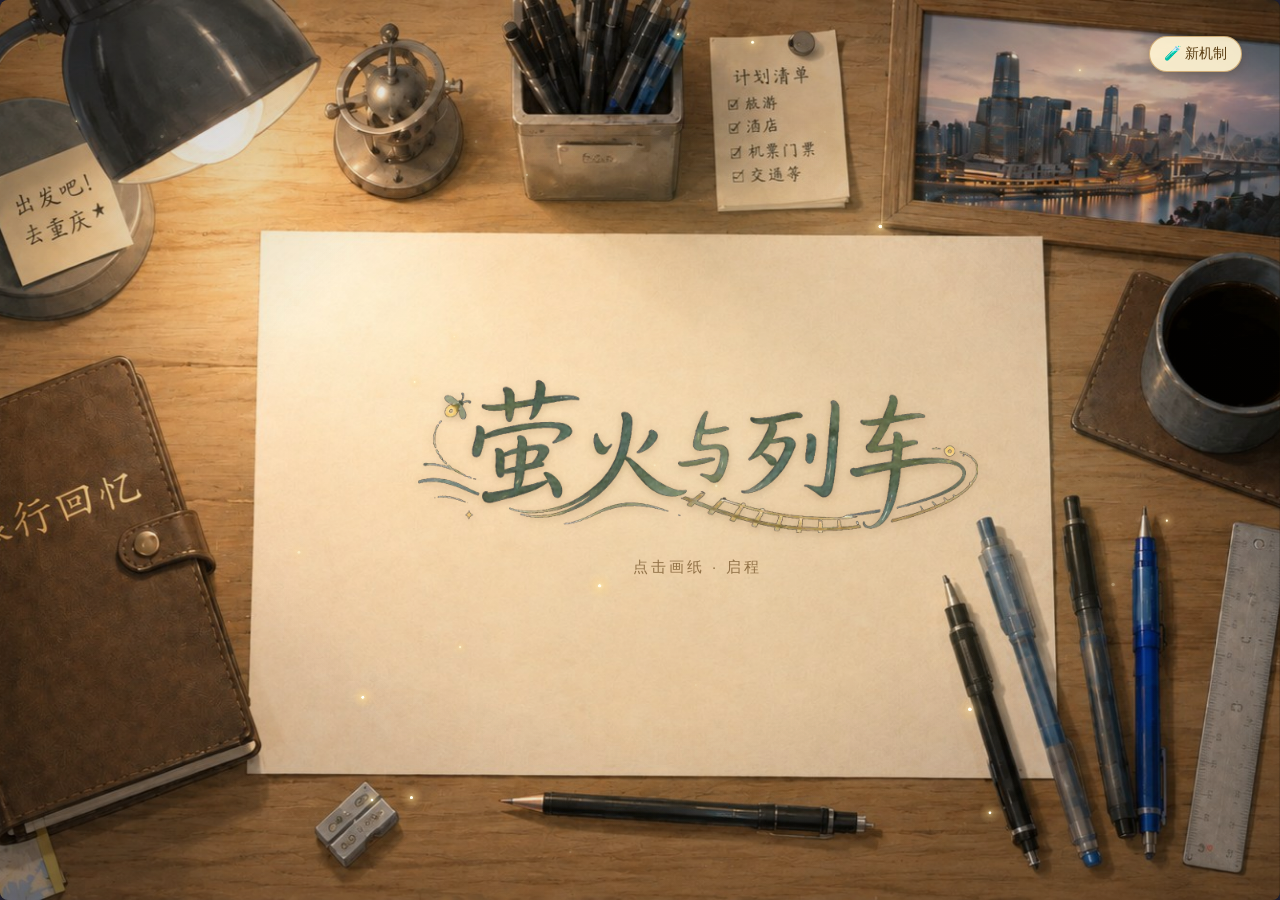
==== index.html @ 47fdc40e "feat: 首页书桌改造 + 折痕铺路新机制原型 + 移动端适配 - 首页改为「书桌·旅行纸张」desk-mode，点画纸钻进纸中世界 - 新增折痕铺路机制原型（crease.js）：折痕成路+收集萤" ====
<!DOCTYPE html>
<html lang="zh-CN">
<head>
    <meta charset="UTF-8">
    <meta name="viewport" content="width=device-width, initial-scale=1.0">
    <title>萤火与列车 - 折纸解谜</title>
    <link rel="icon" href="data:image/svg+xml,%3Csvg xmlns='http://www.w3.org/2000/svg' viewBox='0 0 32 32'%3E%3Crect width='32' height='32' fill='%230a1628'/%3E%3Ccircle cx='16' cy='16' r='4' fill='%23a8e6cf'/%3E%3Ccircle cx='16' cy='16' r='8' fill='none' stroke='%23a8e6cf' stroke-opacity='0.4'/%3E%3C/svg%3E">
    <link rel="stylesheet" href="css/style.css">
</head>
<body>
    <div id="rotate-prompt">
        <div class="rotate-inner">
            <div class="rotate-icon">📱</div>
            <p class="rotate-text">请横过手机<br><span>横屏体验更佳</span></p>
        </div>
    </div>
    <div id="game-container">
        <canvas id="game-canvas"></canvas>
        <div id="transition-overlay"></div>
        <div id="ui-layer">
            <div id="menu-screen" class="screen active desk-mode">
                <div class="desk-paper" id="desk-paper" role="button" tabindex="0" aria-label="点击画纸，开启旅程">
                    <img class="paper-title" src="assets/decor/title_paper.png" alt="萤火与列车">
                    <p class="paper-hint">点击画纸 · 启程</p>
                </div>
                <div class="desk-notebook" id="desk-notebook" role="button" tabindex="0" aria-label="旅行回忆 · 旅途纪念册" title="旅行回忆"></div>
                <button id="btn-crease-demo" class="crease-demo-btn" title="试玩折痕铺路新机制">🧪 新机制</button>
            </div>
            <div id="story-screen" class="screen">
                <div class="story-box">
                    <p id="story-text"></p>
                    <button id="btn-story-next" class="story-btn">继续</button>
                </div>
            </div>
            <div id="game-screen" class="screen">
                <div id="game-hud">
                    <span id="hud-chapter"></span>
                    <span id="hud-folds"></span>
                    <span id="hud-memento"></span>
                    <span id="hud-level"></span>
                    <div id="hud-buttons">
                        <button id="btn-mute" class="hud-btn" title="静音">♪</button>
                        <button id="btn-undo" class="hud-btn" title="撤销">↩</button>
                        <button id="btn-reset" class="hud-btn" title="重置">↺</button>
                        <button id="btn-hint" class="hud-btn" title="教程">?</button>
                        <button id="btn-exit" class="hud-btn" title="退出到主菜单">✕</button>
                    </div>
                </div>
                <div id="fold-indicator"></div>
                <div id="tutorial-overlay">
                    <div class="tutorial-box">
                        <div class="tutorial-header">
                            <span id="tutorial-title">教程</span>
                            <span id="tutorial-progress">1 / 5</span>
                        </div>
                        <p id="tutorial-text"></p>
                        <div class="tutorial-buttons">
                            <button id="btn-tutorial-skip" class="tutorial-btn-secondary">跳过教程</button>
                            <button id="btn-tutorial-next" class="tutorial-btn-primary">下一步 →</button>
                        </div>
                    </div>
                </div>
                <div id="legend-panel">
                    <div class="legend-item"><span class="legend-dot" style="background:#c2392f"></span>起点</div>
                    <div class="legend-item"><span class="legend-dot" style="background:#d4a017"></span>终点</div>
                    <div class="legend-item"><span class="legend-square" style="background:#e8b87a"></span>路径</div>
                    <div class="legend-item"><span class="legend-square" style="background:#5e4632"></span>墙</div>
                    <div class="legend-item" id="legend-collect" style="display:none"><span class="legend-dot" style="background:#ffd97d"></span>萤火</div>
                    <div class="legend-item" id="legend-teleport" style="display:none"><span class="legend-dot" style="background:#5f8f6a"></span>传送门</div>
                    <div class="legend-item" id="legend-fragile" style="display:none"><span class="legend-square" style="background:#9e7b4a"></span>脆弱</div>
                    <div class="legend-item" id="legend-oneway" style="display:none"><span class="legend-square" style="background:#b8541a"></span>单向</div>
                </div>
                <div id="dpad" aria-hidden="true">
                    <button class="dpad-btn dpad-up" data-dir="up" aria-label="上">▲</button>
                    <button class="dpad-btn dpad-left" data-dir="left" aria-label="左">◀</button>
                    <button class="dpad-btn dpad-right" data-dir="right" aria-label="右">▶</button>
                    <button class="dpad-btn dpad-down" data-dir="down" aria-label="下">▼</button>
                </div>
            </div>
            <div id="chapter-screen" class="screen">
                <h2>章节选择</h2>
                <div id="chapter-list"></div>
                <div class="chapter-buttons">
                    <button id="btn-back-menu" class="menu-btn">返回</button>
                    <button id="btn-collection-chapter" class="menu-btn menu-btn-secondary">纪念册</button>
                </div>
            </div>
            <div id="collection-screen" class="screen">
                <h2>旅途纪念册</h2>
                <p id="collection-progress" class="collection-progress"></p>
                <div id="collection-grid"></div>
                <button id="btn-back-collection" class="menu-btn">返回</button>
            </div>
            <div id="complete-screen" class="screen">
                <div class="complete-box">
                    <h2 id="complete-title"></h2>
                    <div id="complete-stars"></div>
                    <div id="complete-memento"></div>
                    <p id="complete-text"></p>
                    <button id="btn-next-level" class="menu-btn">下一关</button>
                </div>
            </div>
            <div id="confirm-overlay">
                <div class="confirm-box">
                    <p id="confirm-text">确定要退出当前关卡，返回主菜单吗？</p>
                    <div class="confirm-buttons">
                        <button id="btn-confirm-no" class="tutorial-btn-secondary">取消</button>
                        <button id="btn-confirm-yes" class="tutorial-btn-primary">退出</button>
                    </div>
                </div>
            </div>
        </div>
    </div>
    <script src="js/story.js"></script>
    <script src="js/levels.js"></script>
    <script src="js/collection.js"></script>
    <script src="js/tutorial.js"></script>
    <script src="js/grid.js"></script>
    <script src="js/fold.js"></script>
    <script src="js/player.js"></script>
    <script src="js/crease.js"></script>
    <script src="js/audio.js"></script>
    <script src="js/particles.js"></script>
    <script src="js/effects.js"></script>
    <script src="js/ui.js"></script>
    <script src="js/game.js"></script>
</body>
</html>
---- css/style.css ----
* {
    margin: 0;
    padding: 0;
    box-sizing: border-box;
}

body {
    background: #1a1a2e;
    font-family: 'Microsoft YaHei', sans-serif;
    overflow: hidden;
    display: flex;
    justify-content: center;
    align-items: center;
    min-height: 100vh;
}

#game-container {
    position: relative;
    width: 1400px;
    height: 900px;
    max-width: 100vw;
    max-height: 100vh;
    aspect-ratio: 14 / 9;
    background: #16213e;
    border-radius: 8px;
    overflow: hidden;
    box-shadow: 0 0 40px rgba(255, 183, 77, 0.1);
}

#game-container.shake {
    animation: shake 0.3s ease-out;
}

@keyframes shake {
    0%, 100% { transform: translateX(0); }
    20% { transform: translateX(-4px); }
    40% { transform: translateX(4px); }
    60% { transform: translateX(-2px); }
    80% { transform: translateX(2px); }
}

#game-canvas {
    position: absolute;
    top: 0;
    left: 0;
    width: 100%;
    height: 100%;
}

#ui-layer {
    position: absolute;
    top: 0;
    left: 0;
    width: 100%;
    height: 100%;
    pointer-events: none;
}

.screen {
    display: none;
    position: absolute;
    top: 0;
    left: 0;
    width: 100%;
    height: 100%;
    pointer-events: auto;
    opacity: 0;
    transform: scale(0.95);
    transition: opacity 0.4s cubic-bezier(0.4, 0, 0.2, 1),
                transform 0.4s cubic-bezier(0.4, 0, 0.2, 1);
}

.screen.active {
    display: flex;
    flex-direction: column;
    justify-content: center;
    align-items: center;
    opacity: 1;
    transform: scale(1);
}

#menu-screen {
    background: transparent;
}

.game-title {
    font-size: 48px;
    color: #ffb74d;
    text-shadow: 0 0 20px rgba(255, 183, 77, 0.6),
                 0 0 40px rgba(255, 183, 77, 0.3);
    margin-bottom: 12px;
    letter-spacing: 8px;
    animation: titleGlow 3s ease-in-out infinite;
}

.menu-logo {
    width: min(640px, 70vw);
    height: auto;
    margin: 0 auto 14px;
    display: block;
    filter: drop-shadow(0 8px 22px rgba(0, 0, 0, 0.45)) drop-shadow(0 0 18px rgba(255, 217, 125, 0.25));
    z-index: 1;
    position: relative;
    animation: menuLogoFloat 4.8s ease-in-out infinite;
}

@keyframes menuLogoFloat {
    0%, 100% { transform: translateY(0); }
    50%      { transform: translateY(-6px); }
}

.game-logo {
    width: 240px;
    height: 140px;
    margin-bottom: 8px;
    filter: drop-shadow(0 6px 18px rgba(168, 230, 207, 0.18));
    z-index: 1;
}

.game-logo .logo-firefly,
.game-logo .logo-firefly-halo {
    transform-origin: 48px 56px;
    animation: logoFireflyPulse 2.6s ease-in-out infinite;
}

.game-logo .logo-firefly-halo {
    animation-duration: 3.2s;
}

.game-logo .logo-sparks circle {
    animation: logoSparkTwinkle 2.4s ease-in-out infinite;
}
.game-logo .logo-sparks circle:nth-child(2) { animation-delay: 0.6s; }
.game-logo .logo-sparks circle:nth-child(3) { animation-delay: 1.2s; }
.game-logo .logo-sparks circle:nth-child(4) { animation-delay: 1.8s; }

@keyframes logoFireflyPulse {
    0%, 100% { opacity: 0.55; transform: scale(0.92); }
    50%      { opacity: 1;    transform: scale(1.08); }
}

@keyframes logoSparkTwinkle {
    0%, 100% { opacity: 0.2; }
    50%      { opacity: 1; }
}

@keyframes titleGlow {
    0%, 100% {
        text-shadow: 0 0 20px rgba(255, 183, 77, 0.6),
                     0 0 40px rgba(255, 183, 77, 0.3);
    }
    50% {
        text-shadow: 0 0 30px rgba(255, 183, 77, 0.8),
                     0 0 60px rgba(255, 183, 77, 0.4),
                     0 0 80px rgba(255, 183, 77, 0.2);
    }
}

.subtitle {
    color: #8899aa;
    font-size: 14px;
    margin-bottom: 40px;
}

.menu-btn {
    background: transparent;
    border: 1px solid #ffb74d;
    color: #ffb74d;
    padding: 12px 40px;
    font-size: 16px;
    cursor: pointer;
    margin: 8px;
    border-radius: 4px;
    transition: all 0.3s cubic-bezier(0.4, 0, 0.2, 1);
    font-family: inherit;
    position: relative;
    overflow: hidden;
}

.menu-btn::before {
    content: '';
    position: absolute;
    top: 50%;
    left: 50%;
    width: 0;
    height: 0;
    border-radius: 50%;
    background: rgba(255, 183, 77, 0.3);
    transform: translate(-50%, -50%);
    transition: width 0.6s, height 0.6s;
}

.menu-btn:hover::before {
    width: 300px;
    height: 300px;
}

.menu-btn:hover {
    background: #ffb74d;
    color: #1a1a2e;
    transform: translateY(-2px);
    box-shadow: 0 4px 12px rgba(255, 183, 77, 0.4);
}

.menu-btn:active {
    transform: translateY(0);
    box-shadow: 0 2px 6px rgba(255, 183, 77, 0.3);
}

/* Story screen */
#story-screen {
    background: rgba(10, 10, 30, 0.85);
}

.story-box {
    max-width: 600px;
    padding: 40px;
    text-align: center;
}

#story-text {
    color: #e0e0e0;
    font-size: 16px;
    line-height: 2;
    margin-bottom: 30px;
}

.story-btn {
    background: transparent;
    border: 1px solid #80cbc4;
    color: #80cbc4;
    padding: 10px 30px;
    font-size: 14px;
    cursor: pointer;
    border-radius: 4px;
    transition: all 0.3s;
    font-family: inherit;
}

.story-btn:hover {
    background: #80cbc4;
    color: #1a1a2e;
}

/* Game HUD */
#game-screen {
    pointer-events: none;
}

#game-screen.active {
    display: block;
}

#game-hud {
    display: flex;
    justify-content: space-between;
    align-items: center;
    padding: 12px 20px;
    pointer-events: auto;
}

#hud-chapter, #hud-level {
    color: #6b4a1f;
    font-size: 13px;
    text-shadow: 0 1px 2px rgba(255,245,220,0.6);
}

#hud-folds {
    color: #b8541a;
    font-size: 13px;
    font-weight: bold;
    text-shadow: 0 1px 2px rgba(255,245,220,0.6);
}

#complete-stars {
    font-size: 32px;
    margin-bottom: 12px;
    letter-spacing: 6px;
}

#complete-stars .star {
    display: inline-block;
    opacity: 0;
    transform: scale(0);
    animation: starPop 0.4s ease forwards;
}

#complete-stars .star:nth-child(1) { animation-delay: 0.2s; }
#complete-stars .star:nth-child(2) { animation-delay: 0.5s; }
#complete-stars .star:nth-child(3) { animation-delay: 0.8s; }

@keyframes starPop {
    0% { opacity: 0; transform: scale(0) rotate(-30deg); }
    60% { opacity: 1; transform: scale(1.3) rotate(5deg); }
    100% { opacity: 1; transform: scale(1) rotate(0deg); }
}

#hud-buttons {
    display: flex;
    align-items: center;
    gap: 6px;
    padding: 5px 8px;
    background: rgba(244, 234, 208, 0.82);
    border: 1px solid #c8a868;
    border-radius: 10px;
    box-shadow: 0 2px 8px rgba(60, 40, 20, 0.25);
}

.hud-btn {
    background: rgba(255, 250, 232, 0.9);
    border: 1px solid #c8a868;
    color: #6b4a1f;
    width: 34px;
    height: 34px;
    font-size: 17px;
    cursor: pointer;
    border-radius: 7px;
    margin-left: 0;
    transition: all 0.18s cubic-bezier(0.4, 0, 0.2, 1);
    position: relative;
    display: flex;
    align-items: center;
    justify-content: center;
    box-shadow: inset 0 1px 0 rgba(255,255,255,0.6);
}

.hud-btn:hover {
    background: #ffd97d;
    color: #3d2817;
    border-color: #b8541a;
    transform: translateY(-1px) scale(1.06);
    box-shadow: 0 3px 8px rgba(184, 84, 26, 0.3);
}

.hud-btn:active {
    transform: scale(0.94);
}

/* Fold indicator */
#fold-indicator {
    position: absolute;
    bottom: 20px;
    left: 50%;
    transform: translateX(-50%);
    color: #ffb74d;
    font-size: 13px;
    opacity: 0;
    transition: opacity 0.3s;
    pointer-events: none;
}

#fold-indicator.visible {
    opacity: 1;
}

/* Chapter select */
#chapter-screen {
    background: rgba(10, 10, 30, 0.97);
    flex-direction: column;
}

#chapter-screen h2 {
    color: #ffb74d;
    margin-bottom: 30px;
}

#chapter-list {
    display: flex;
    flex-direction: column;
    gap: 12px;
    max-width: 520px;
    width: 100%;
    margin-bottom: 30px;
    max-height: 400px;
    overflow-y: auto;
    padding: 0 20px;
}

.chapter-block {
    background: linear-gradient(135deg, rgba(255, 255, 255, 0.05) 0%, rgba(255, 255, 255, 0.02) 100%);
    border: 1px solid rgba(255, 183, 77, 0.3);
    border-radius: 12px;
    padding: 16px 18px;
    transition: all 0.3s cubic-bezier(0.4, 0, 0.2, 1);
    position: relative;
    overflow: hidden;
    flex-shrink: 0;
}

.chapter-block::before {
    content: '';
    position: absolute;
    top: 0;
    left: -100%;
    width: 100%;
    height: 100%;
    background: linear-gradient(90deg, transparent, rgba(255, 183, 77, 0.1), transparent);
    transition: left 0.6s;
}

.chapter-block:hover::before {
    left: 100%;
}

.chapter-block:hover {
    background: linear-gradient(135deg, rgba(255, 255, 255, 0.08) 0%, rgba(255, 255, 255, 0.04) 100%);
    border-color: rgba(255, 183, 77, 0.5);
    transform: translateX(4px);
    box-shadow: -4px 0 12px rgba(255, 183, 77, 0.2);
}

.chapter-block.locked {
    opacity: 0.35;
    transform: none;
}

.chapter-block.locked:hover {
    transform: none;
    box-shadow: none;
}

.chapter-header {
    display: flex;
    align-items: center;
    gap: 12px;
    margin-bottom: 10px;
}

.chapter-header .ch-num {
    color: #ffb74d;
    font-size: 15px;
    font-weight: bold;
}

.chapter-header .ch-name {
    color: #ccc;
    font-size: 13px;
}

.chapter-levels {
    display: flex;
    gap: 8px;
    flex-wrap: wrap;
}

.level-btn {
    width: 40px;
    height: 40px;
    border-radius: 6px;
    border: 1px solid rgba(255, 183, 77, 0.4);
    background: rgba(255, 183, 77, 0.05);
    color: #ffb74d;
    font-size: 14px;
    cursor: pointer;
    transition: all 0.25s cubic-bezier(0.4, 0, 0.2, 1);
    font-family: inherit;
    position: relative;
}

.level-btn::after {
    content: '';
    position: absolute;
    inset: -2px;
    border-radius: 8px;
    background: linear-gradient(45deg, transparent, rgba(255, 183, 77, 0.3), transparent);
    opacity: 0;
    transition: opacity 0.3s;
}

.level-btn:hover::after {
    opacity: 1;
}

.level-btn:hover {
    background: rgba(255, 183, 77, 0.2);
    border-color: rgba(255, 183, 77, 0.6);
    transform: scale(1.1) rotate(2deg);
    box-shadow: 0 4px 12px rgba(255, 183, 77, 0.3);
}

.level-btn:active {
    transform: scale(0.95);
}

.level-btn.completed {
    background: rgba(76, 175, 80, 0.15);
    border-color: rgba(76, 175, 80, 0.5);
    color: #81c784;
}

.level-btn.completed:hover {
    background: rgba(76, 175, 80, 0.25);
    border-color: rgba(76, 175, 80, 0.7);
    transform: scale(1.1);
}

.level-btn.locked {
    opacity: 0.3;
    cursor: not-allowed;
    border-color: rgba(255, 255, 255, 0.1);
    color: #666;
}

.level-btn.locked:hover {
    transform: none;
    box-shadow: none;
}

/* Complete screen */
#complete-screen {
    background: rgba(10, 10, 30, 0.9);
}

.complete-box {
    text-align: center;
    padding: 40px;
}

#complete-title {
    color: #80cbc4;
    font-size: 24px;
    margin-bottom: 16px;
}

#complete-text {
    color: #bbb;
    font-size: 14px;
    margin-bottom: 30px;
    line-height: 1.8;
}

/* Tutorial overlay */
#tutorial-overlay {
    display: none;
    position: absolute;
    top: 0;
    left: 0;
    width: 100%;
    height: 100%;
    background: rgba(0, 0, 0, 0.65);
    pointer-events: auto;
    z-index: 100;
    align-items: center;
    justify-content: center;
}

#tutorial-overlay.visible {
    display: flex;
}

.tutorial-box {
    max-width: 480px;
    background: linear-gradient(145deg, #1f2942 0%, #1a2238 100%);
    border: 1px solid rgba(255, 183, 77, 0.4);
    border-radius: 10px;
    padding: 24px 28px;
    box-shadow: 0 10px 40px rgba(0, 0, 0, 0.5);
}

.tutorial-header {
    display: flex;
    justify-content: space-between;
    align-items: center;
    margin-bottom: 16px;
    padding-bottom: 12px;
    border-bottom: 1px solid rgba(255, 183, 77, 0.2);
}

#tutorial-title {
    color: #ffb74d;
    font-size: 18px;
    font-weight: bold;
}

#tutorial-progress {
    color: #8899aa;
    font-size: 12px;
}

#tutorial-text {
    color: #e0e0e0;
    font-size: 14px;
    line-height: 1.9;
    margin-bottom: 20px;
    white-space: pre-line;
}

.tutorial-buttons {
    display: flex;
    justify-content: space-between;
    gap: 10px;
}

.tutorial-btn-primary, .tutorial-btn-secondary {
    padding: 8px 20px;
    font-size: 13px;
    cursor: pointer;
    border-radius: 4px;
    transition: all 0.2s;
    font-family: inherit;
}

.tutorial-btn-primary {
    background: #ffb74d;
    border: none;
    color: #1a1a2e;
    font-weight: bold;
}

.tutorial-btn-primary:hover {
    background: #ffc97c;
}

.tutorial-btn-secondary {
    background: transparent;
    border: 1px solid rgba(255, 255, 255, 0.2);
    color: #aaa;
}

.tutorial-btn-secondary:hover {
    color: #fff;
    border-color: rgba(255, 255, 255, 0.4);
}

/* Legend panel */
#legend-panel {
    position: absolute;
    bottom: 16px;
    left: 16px;
    background: rgba(244, 234, 208, 0.85);
    border: 1px solid #c8a868;
    border-radius: 6px;
    padding: 8px 12px;
    pointer-events: none;
    display: flex;
    flex-direction: column;
    gap: 4px;
}

.legend-item {
    display: flex;
    align-items: center;
    color: #3d2817;
    font-size: 11px;
    gap: 6px;
}

.legend-dot {
    width: 10px;
    height: 10px;
    border-radius: 50%;
    display: inline-block;
}

.legend-square {
    width: 10px;
    height: 10px;
    display: inline-block;
    border-radius: 2px;
}

/* Transition overlay */
#transition-overlay {
    position: absolute;
    top: 0;
    left: 0;
    width: 100%;
    height: 100%;
    background: #0a0a1e;
    pointer-events: none;
    opacity: 0;
    z-index: 50;
    transition: opacity 0.4s ease;
}

#transition-overlay.fade-in {
    opacity: 1;
}

/* Confirm dialog */
#confirm-overlay {
    display: none;
    position: absolute;
    top: 0;
    left: 0;
    width: 100%;
    height: 100%;
    background: rgba(0, 0, 0, 0.7);
    pointer-events: auto;
    z-index: 200;
    align-items: center;
    justify-content: center;
}

#confirm-overlay.visible {
    display: flex;
}

.confirm-box {
    background: linear-gradient(145deg, #1f2942 0%, #1a2238 100%);
    border: 1px solid rgba(255, 183, 77, 0.4);
    border-radius: 10px;
    padding: 28px 32px;
    box-shadow: 0 10px 40px rgba(0, 0, 0, 0.6);
    max-width: 360px;
    text-align: center;
}

#confirm-text {
    color: #e0e0e0;
    font-size: 15px;
    line-height: 1.7;
    margin-bottom: 24px;
}

.confirm-buttons {
    display: flex;
    justify-content: center;
    gap: 12px;
}

/* ============================================================
   夜行萤火 · 火车票样式 UI 改造 (任务 #3)
   ------------------------------------------------------------
   作用域：#chapter-screen 关卡选择 + #menu-screen 主菜单
   配色：夜行萤火（深蓝底 + 萤火冷绿光 + 暖黄点缀）
   实现：纯 CSS + SVG，撕裂边用 radial-gradient 抠半圆缺口
   ============================================================ */

#chapter-screen.train-mode {
    background:
        linear-gradient(180deg, rgba(255, 235, 200, 0.18) 0%, rgba(40, 28, 18, 0.45) 60%, rgba(20, 14, 10, 0.72) 100%),
        url('../assets/backgrounds/chapter_bg_station.jpg') center / cover no-repeat fixed;
    position: relative;
}

#chapter-screen.train-mode::before {
    content: '';
    position: absolute;
    inset: 0;
    background: radial-gradient(ellipse at 50% 35%, transparent 0%, rgba(20, 14, 10, 0.35) 80%);
    pointer-events: none;
    z-index: 1;
}

/* 章节悬停时切换的背景层（覆盖在站台总览之上） */
#chapter-screen.train-mode .chapter-bg-layer {
    position: absolute;
    inset: 0;
    background-size: cover;
    background-position: center;
    background-repeat: no-repeat;
    opacity: 0;
    pointer-events: none;
    z-index: 0;
    transition: opacity 0.5s ease;
}
#chapter-screen.train-mode .chapter-bg-layer.active { opacity: 1; }

#chapter-screen.train-mode > * { position: relative; z-index: 2; }
#chapter-screen.train-mode > .chapter-bg-layer { z-index: 0; }

#chapter-screen.train-mode h2 {
    color: #ffd97d;
    font-size: 22px;
    letter-spacing: 4px;
    margin-bottom: 8px;
    text-shadow:
        0 2px 6px rgba(0, 0, 0, 0.6),
        0 0 18px rgba(255, 217, 125, 0.4);
}

.train-mode .platform-subtitle {
    color: #f4ead0;
    font-size: 12px;
    letter-spacing: 6px;
    margin-bottom: 26px;
    font-family: 'Consolas', 'Courier New', monospace;
    text-shadow: 0 1px 4px rgba(0, 0, 0, 0.5);
}

#chapter-screen.train-mode #chapter-list {
    display: flex;
    flex-direction: column;
    gap: 22px;
    max-width: 760px;
    width: 100%;
    margin-bottom: 18px;
    max-height: 700px;
    overflow-y: auto;
    padding: 8px 24px;
    scrollbar-width: thin;
    scrollbar-color: rgba(255, 217, 125, 0.35) transparent;
}

#chapter-screen.train-mode #chapter-list::-webkit-scrollbar { width: 6px; }
#chapter-screen.train-mode #chapter-list::-webkit-scrollbar-thumb {
    background: rgba(255, 217, 125, 0.35);
    border-radius: 3px;
}

/* ---- 站台牌（章节段头） ---- */

.train-mode .platform-sign {
    position: relative;
    padding: 4px 0 14px;
}

/* 章节风景剪影带（站台外景） */
.train-mode .platform-sign .platform-scene {
    display: block;
    width: 100%;
    height: 64px;
    border-radius: 4px;
    border: 1px solid rgba(255, 217, 125, 0.35);
    box-shadow:
        0 4px 14px rgba(0, 0, 0, 0.5),
        inset 0 0 0 1px rgba(40, 24, 12, 0.6);
    margin-bottom: 6px;
    opacity: 0.92;
    filter: saturate(1.05) contrast(1.05);
    transition: opacity 0.35s ease, filter 0.35s ease;
}
.train-mode .platform-sign.locked .platform-scene {
    opacity: 0.35;
    filter: saturate(0.2) brightness(0.55) contrast(0.9);
}

.train-mode .platform-name {
    display: flex;
    align-items: baseline;
    gap: 14px;
    color: #ffd97d;
    font-size: 15px;
    letter-spacing: 3px;
    padding: 8px 0 6px;
    font-weight: 500;
    text-shadow: 0 2px 6px rgba(0, 0, 0, 0.55);
}

.train-mode .platform-name .ch-num {
    color: #ffd97d;
    font-family: 'Consolas', 'Courier New', monospace;
    font-size: 13px;
    letter-spacing: 2px;
    border: 1px solid rgba(255, 217, 125, 0.7);
    padding: 2px 8px;
    border-radius: 2px;
    background: rgba(60, 38, 18, 0.45);
}

.train-mode .platform-name .ch-name {
    flex: 1;
}

.train-mode .platform-name .ch-meta {
    color: #f4ead0;
    font-size: 11px;
    font-family: 'Consolas', monospace;
    letter-spacing: 1px;
    opacity: 0.85;
}

.train-mode .platform-sign.locked .platform-name {
    color: #b8a890;
    text-shadow: 0 1px 4px rgba(0, 0, 0, 0.5);
}
.train-mode .platform-sign.locked .ch-num {
    border-color: rgba(184, 168, 144, 0.4);
    color: #b8a890;
    background: rgba(40, 28, 18, 0.35);
}

/* ---- 关卡车票 ---- */

.train-mode .ticket-row {
    display: flex;
    gap: 14px;
    flex-wrap: wrap;
    margin-top: 12px;
}

.train-mode .train-ticket {
    --stub-w: 62px;
    --tk-bg: #f4ead0;
    --tk-bg-2: #e8d8a8;
    --tk-edge: #c8a868;
    --notch: 7px;
    position: relative;
    flex: 1 1 220px;
    max-width: 240px;
    min-height: 118px;
    display: flex;
    cursor: pointer;
    border: none;
    padding: 0;
    overflow: hidden;
    background:
        radial-gradient(circle at var(--stub-w) 0,    transparent var(--notch), var(--tk-bg) calc(var(--notch) + 1px)) top    left / 100% 50% no-repeat,
        radial-gradient(circle at var(--stub-w) 100%, transparent var(--notch), var(--tk-bg) calc(var(--notch) + 1px)) bottom left / 100% 50% no-repeat;
    border-radius: 6px;
    color: inherit;
    font-family: inherit;
    text-align: left;
    transition: transform 0.25s cubic-bezier(0.4, 0, 0.2, 1),
                box-shadow 0.25s ease,
                filter 0.25s ease;
    box-shadow:
        0 6px 18px rgba(0, 0, 0, 0.45),
        0 2px 4px rgba(0, 0, 0, 0.3),
        inset 0 0 0 1px var(--tk-edge);
}

/* 票面织纹 */
.train-mode .train-ticket::before {
    content: '';
    position: absolute;
    inset: 0;
    border-radius: 6px;
    background:
        repeating-linear-gradient(45deg, rgba(120, 80, 30, 0.04) 0 2px, transparent 2px 4px),
        radial-gradient(ellipse at 30% 40%, rgba(255, 230, 170, 0.5), transparent 70%),
        radial-gradient(ellipse at 80% 70%, rgba(200, 150, 80, 0.08), transparent 60%);
    pointer-events: none;
}

/* 撕裂虚线 */
.train-mode .train-ticket::after {
    content: '';
    position: absolute;
    left: var(--stub-w);
    top: var(--notch);
    bottom: var(--notch);
    width: 1px;
    border-left: 1px dashed rgba(120, 80, 30, 0.55);
    pointer-events: none;
}

/* 左联（票根） */
.train-mode .ticket-stub {
    flex: 0 0 var(--stub-w);
    width: var(--stub-w);
    padding: 10px 6px 8px 8px;
    display: flex;
    flex-direction: column;
    justify-content: space-between;
    overflow: hidden;
    box-sizing: border-box;
    position: relative;
    z-index: 1;
}

.train-mode .ticket-stub .train-no {
    font-family: 'Consolas', 'Courier New', monospace;
    font-size: 13px;
    font-weight: 700;
    color: #b8541a;
    letter-spacing: 0.5px;
    line-height: 1.05;
    text-shadow: 0 0 4px rgba(255, 220, 160, 0.6);
    white-space: nowrap;
}

.train-mode .ticket-stub .train-class {
    font-family: 'Consolas', monospace;
    font-size: 9px;
    color: #8a6633;
    letter-spacing: 1px;
    margin-top: 3px;
    white-space: nowrap;
}

.train-mode .ticket-stub .stub-bottom {
    font-size: 9px;
    color: #8a6633;
    font-family: 'Consolas', monospace;
    letter-spacing: 0.5px;
    line-height: 1.3;
    white-space: nowrap;
}

.train-mode .ticket-stub .stub-bottom .par {
    color: #2d6e3a;
    font-weight: 700;
}

/* 右联（主信息） */
.train-mode .ticket-main {
    flex: 1 1 auto;
    min-width: 0;
    padding: 26px 12px 10px 14px;
    box-sizing: border-box;
    position: relative;
    z-index: 1;
    overflow: hidden;
}

.train-mode .ticket-main .route {
    display: flex;
    align-items: center;
    gap: 6px;
    color: #3d2817;
    font-size: 13px;
    font-weight: 600;
    margin-bottom: 4px;
    letter-spacing: 0.5px;
    white-space: nowrap;
    overflow: hidden;
    text-overflow: ellipsis;
}

.train-mode .ticket-main .route > span {
    overflow: hidden;
    text-overflow: ellipsis;
    min-width: 0;
}

.train-mode .ticket-main .route .arrow {
    color: #b8541a;
    font-size: 11px;
}

.train-mode .ticket-main .ticket-snippet {
    color: #6b4a1f;
    font-size: 10px;
    line-height: 1.45;
    overflow: hidden;
    display: -webkit-box;
    -webkit-line-clamp: 2;
    -webkit-box-orient: vertical;
    margin-bottom: 4px;
    opacity: 0.85;
}

.train-mode .ticket-main .stars {
    display: flex;
    gap: 2px;
    font-size: 11px;
    color: #d99427;
    text-shadow: 0 0 4px rgba(255, 217, 125, 0.4);
    letter-spacing: 1px;
}
.train-mode .ticket-main .stars .empty { color: #c8b888; text-shadow: none; }

/* 右下条码 */
.train-mode .ticket-main .barcode {
    position: absolute;
    right: 10px;
    bottom: 8px;
    height: 14px;
    width: 46px;
    background: repeating-linear-gradient(
        90deg,
        rgba(60, 36, 16, 0.7) 0 1px,
        transparent 1px 2px,
        rgba(60, 36, 16, 0.7) 2px 4px,
        transparent 4px 5px,
        rgba(60, 36, 16, 0.7) 5px 6px,
        transparent 6px 8px
    );
    opacity: 0.65;
}

/* 状态印章 */
.train-mode .ticket-stamp {
    position: absolute;
    right: 8px;
    top: 6px;
    font-size: 9px;
    font-family: 'Consolas', monospace;
    letter-spacing: 1px;
    padding: 2px 5px;
    border: 1px solid;
    border-radius: 2px;
    line-height: 1;
    z-index: 3;
    white-space: nowrap;
}
.train-mode .ticket-stamp.unlocked {
    color: #2d6e3a;
    border-color: rgba(45, 110, 58, 0.65);
    background: rgba(180, 220, 140, 0.25);
    animation: stamp-glow 2s ease-in-out infinite;
}
.train-mode .ticket-stamp.completed {
    color: #b8331a;
    border-color: rgba(184, 51, 26, 0.75);
    background: rgba(220, 130, 80, 0.18);
    transform: rotate(-6deg);
    box-shadow: 0 0 0 1px rgba(184, 51, 26, 0.3);
}
.train-mode .ticket-stamp.locked {
    color: #8a7560;
    border-color: rgba(138, 117, 96, 0.5);
    background: rgba(60, 40, 20, 0.15);
}

@keyframes stamp-glow {
    0%, 100% { box-shadow: 0 0 0 0 rgba(45, 110, 58, 0); }
    50%      { box-shadow: 0 0 8px 1px rgba(45, 110, 58, 0.45); }
}

/* 萤火粒子 */
.train-mode .train-ticket .firefly {
    position: absolute;
    width: 2px;
    height: 2px;
    border-radius: 50%;
    background: #fff4c8;
    box-shadow: 0 0 6px 1px rgba(255, 217, 125, 0.85);
    pointer-events: none;
    animation: firefly-drift 4s ease-in-out infinite;
    opacity: 0;
}

@keyframes firefly-drift {
    0%, 100% { transform: translate(0, 0); opacity: 0; }
    25%      { opacity: 0.95; }
    50%      { transform: translate(8px, -10px); opacity: 0.75; }
    75%      { opacity: 0.4; }
}

/* hover */
.train-mode .train-ticket:hover {
    transform: translateY(-3px) rotate(-0.4deg);
    filter: brightness(1.06);
    box-shadow:
        0 10px 26px rgba(0, 0, 0, 0.5),
        0 0 16px rgba(255, 217, 125, 0.35),
        inset 0 0 0 1px #d9b878;
}
.train-mode .train-ticket:hover .firefly { animation-play-state: running; }

.train-mode .train-ticket:active {
    transform: translateY(0) scale(0.98);
}

/* 已通关 */
.train-mode .train-ticket.completed {
    --tk-bg: #ead8a8;
    filter: saturate(0.92);
}

/* 锁定 */
.train-mode .train-ticket.locked {
    --tk-bg: #b8a888;
    cursor: not-allowed;
    filter: grayscale(0.5) brightness(0.7);
    opacity: 0.7;
}
.train-mode .train-ticket.locked:hover {
    transform: none;
    filter: grayscale(0.5) brightness(0.7);
    box-shadow:
        0 4px 14px rgba(0, 0, 0, 0.4),
        inset 0 0 0 1px var(--tk-edge);
}

/* 撕票动画：点击进入关卡时 */
.train-mode .train-ticket.tearing {
    animation: tear-off 0.55s cubic-bezier(0.6, 0.05, 0.9, 0.5) forwards;
    pointer-events: none;
}

@keyframes tear-off {
    0% {
        transform: translateY(-3px) rotate(-0.4deg);
        opacity: 1;
    }
    35% {
        transform: translateX(8px) translateY(-6px) rotate(-3deg) scale(1.01);
        clip-path: polygon(0 0, 100% 0, 100% 100%, 0 100%);
    }
    100% {
        transform: translateX(80px) translateY(-180px) rotate(18deg) scale(0.6);
        opacity: 0;
        filter: blur(2px);
    }
}

/* 章节锁定时不显示 ticket-row（保留站台牌灰显） */
.train-mode .platform-sign.locked + .ticket-row { display: none; }

/* 首次进选关屏：第一张可玩票引导脉冲 + ↓ 提示 */
.train-mode .train-ticket.first-time-hint {
    animation: ticket-first-hint 1.4s ease-in-out 3;
    z-index: 2;
}
.train-mode .train-ticket .hint-label {
    position: absolute;
    left: 50%;
    bottom: calc(100% + 8px);
    transform: translateX(-50%);
    color: #ffd97d;
    font-size: 12px;
    letter-spacing: 3px;
    text-shadow: 0 2px 6px rgba(0, 0, 0, 0.7), 0 0 8px rgba(255, 217, 125, 0.6);
    white-space: nowrap;
    animation: hint-bob 1.4s ease-in-out 3;
    pointer-events: none;
    z-index: 3;
}
@keyframes ticket-first-hint {
    0%, 100% {
        box-shadow:
            0 6px 18px rgba(0, 0, 0, 0.45),
            inset 0 0 0 1px #c8a868;
    }
    50% {
        box-shadow:
            0 8px 24px rgba(255, 217, 125, 0.55),
            0 0 0 2px rgba(255, 217, 125, 0.8),
            inset 0 0 0 1px #ffd97d;
        transform: translateY(-3px);
    }
}
@keyframes hint-bob {
    0%, 100% { transform: translateX(-50%) translateY(0); opacity: 0.9; }
    50%      { transform: translateX(-50%) translateY(-4px); opacity: 1; }
}

/* ---- 主菜单 · 站台牌风格 ---- */

#menu-screen.train-mode {
    background: #0a1628;
    overflow: hidden;
}

/* 菜单背景图 */
#menu-screen.train-mode::before {
    content: '';
    position: absolute;
    inset: 0;
    background: url('../assets/backgrounds/menu_bg_landscape.jpg') center / cover no-repeat;
    opacity: 1;
    pointer-events: none;
    z-index: 0;
    transform-origin: 33% 38%;
    transition: none;
    will-change: transform, opacity;
}

/* 火车精灵：运行时由 ui.js 用 Canvas 抠掉洋红背景后注入（新图已自带火车，禁用此层） */
#menu-screen.train-mode > .menu-train {
    display: none;
}

/* 车头灯呼吸（新图自带车头灯，禁用此层） */
#menu-screen.train-mode > .menu-headlight {
    display: none;
}

/* 烟囱白烟（新图自带氛围，禁用此层） */
#menu-screen.train-mode > .menu-smoke {
    display: none;
}
#menu-screen.train-mode > .menu-smoke span {
    position: absolute;
    left: 50%;
    bottom: 0;
    width: 18px;
    height: 18px;
    margin-left: -9px;
    border-radius: 50%;
    background: radial-gradient(circle at center,
        rgba(220, 220, 235, 0.55) 0%,
        rgba(180, 190, 210, 0.25) 50%,
        rgba(180, 190, 210, 0) 80%);
    filter: blur(4px);
    opacity: 0;
    animation: smoke-rise 4.8s linear infinite;
}
#menu-screen.train-mode > .menu-smoke span:nth-child(2) { animation-delay: 1.6s; }
#menu-screen.train-mode > .menu-smoke span:nth-child(3) { animation-delay: 3.2s; }
@keyframes smoke-rise {
    0%   { transform: translateY(0)    scale(0.6); opacity: 0; }
    20%  { opacity: 0.55; }
    70%  { opacity: 0.25; }
    100% { transform: translateY(-130px) scale(2.4); opacity: 0; }
}

/* 高空云层（去雾改造，禁用此层） */
#menu-screen.train-mode > .menu-clouds {
    display: none;
}

/* 顶层暗化渐变（去雾改造，禁用此层） */
#menu-screen.train-mode::after {
    content: none;
}

/* 萤火粒子 Canvas */
#menu-screen.train-mode > canvas.fireflies-canvas {
    position: absolute;
    inset: 0;
    pointer-events: none;
    z-index: 0;
}

/* 启程白光层 */
#menu-screen.train-mode > .launch-flash {
    position: absolute;
    inset: 0;
    background: radial-gradient(ellipse at 33% 38%,
        rgba(255, 250, 220, 1) 0%,
        rgba(255, 240, 200, 0.9) 25%,
        rgba(255, 230, 180, 0.6) 55%,
        rgba(255, 250, 220, 0) 90%);
    opacity: 0;
    pointer-events: none;
    z-index: 2;
    will-change: opacity, transform;
}

/* 点击「开始旅程」后的电影化运镜 */
#menu-screen.train-mode.launching::before {
    animation: bg-rush-in 1.6s cubic-bezier(0.55, 0, 0.85, 0.4) forwards;
}
#menu-screen.train-mode.launching > .menu-train {
    animation: train-rush-in 1.6s cubic-bezier(0.5, 0, 0.85, 0.55) forwards;
}
#menu-screen.train-mode.launching > .menu-headlight {
    animation: headlight-rush 1.6s cubic-bezier(0.5, 0, 0.85, 0.55) forwards;
}
#menu-screen.train-mode.launching > .menu-smoke,
#menu-screen.train-mode.launching > .menu-clouds {
    animation: ui-fade-out 0.5s ease forwards;
}
#menu-screen.train-mode.launching .game-title,
#menu-screen.train-mode.launching .subtitle,
#menu-screen.train-mode.launching .menu-btn {
    animation: ui-fade-out 0.6s ease forwards;
}
#menu-screen.train-mode.launching > .launch-flash {
    animation: flash-in 1.6s cubic-bezier(0.4, 0, 0.6, 1) forwards;
}

@keyframes bg-rush-in {
    0%   { transform: scale(1.015);  filter: brightness(0.85) saturate(1.05) blur(0); }
    35%  { transform: scale(1.18);   filter: brightness(0.95) saturate(1.1)  blur(0.5px); }
    70%  { transform: scale(1.5);    filter: brightness(1.15) saturate(1.15) blur(2px); }
    100% { transform: scale(2.1);    filter: brightness(1.6) saturate(1.05) blur(6px); opacity: 0.5; }
}
@keyframes train-rush-in {
    0%   { transform: scale(1)   translate(0, 0)        rotate(0);     filter: drop-shadow(0 6px 14px rgba(0,0,0,0.45)); }
    25%  { transform: scale(1.45) translate(-30px, 24px) rotate(-1deg); filter: drop-shadow(0 8px 18px rgba(0,0,0,0.5)) brightness(1.1); }
    55%  { transform: scale(2.6) translate(-90px, 90px)  rotate(-2deg); filter: drop-shadow(0 12px 26px rgba(0,0,0,0.55)) brightness(1.35) blur(0.8px); }
    80%  { transform: scale(4.5) translate(-200px, 200px) rotate(-3deg); filter: brightness(1.7) blur(2.5px); opacity: 0.85; }
    100% { transform: scale(7.5) translate(-360px, 360px) rotate(-4deg); filter: brightness(2.4) blur(8px); opacity: 0.2; }
}
@keyframes headlight-rush {
    0%   { transform: scale(1);   opacity: 0.8; }
    35%  { transform: scale(1.6); opacity: 1; }
    70%  { transform: scale(3.4); opacity: 0.9; }
    100% { transform: scale(7);   opacity: 0; }
}
@keyframes flash-in {
    0%   { opacity: 0; transform: scale(0.4); }
    35%  { opacity: 0.15; transform: scale(0.8); }
    70%  { opacity: 0.85; transform: scale(1.6); }
    100% { opacity: 1;    transform: scale(2.4); }
}
@keyframes ui-fade-out {
    0%   { opacity: 1; transform: translateY(0); }
    100% { opacity: 0; transform: translateY(-12px); }
}

/* 内容提到背景之上 */
#menu-screen.train-mode .menu-logo,
#menu-screen.train-mode .game-title,
#menu-screen.train-mode .subtitle,
#menu-screen.train-mode .menu-btn {
    position: relative;
    z-index: 1;
}

#menu-screen.train-mode .game-title {
    color: #ffd97d;
    text-shadow:
        0 0 22px rgba(255, 217, 125, 0.55),
        0 0 44px rgba(255, 217, 125, 0.25);
}

#menu-screen.train-mode .game-title::before,
#menu-screen.train-mode .game-title::after {
    content: '◆';
    color: #a8e6cf;
    font-size: 20px;
    margin: 0 18px;
    vertical-align: middle;
    opacity: 0.7;
    text-shadow: 0 0 10px rgba(168, 230, 207, 0.5);
}

#menu-screen.train-mode .subtitle {
    display: none;
}

#menu-screen.train-mode .menu-logo {
    margin-top: -260px;
    margin-bottom: 24px;
}

/* 把菜单按钮改成"奶油纸票"形 */
/* 把菜单按钮改成"奶油纸票"形（PNG 实物素材） */
#menu-screen.train-mode .menu-btn {
    position: absolute;
    left: 50%;
    bottom: 6%;
    transform: translateX(-50%);
    background: var(--ticket-bg, none) center / 100% 100% no-repeat;
    color: #4a2810;
    border: none;
    box-shadow: none;
    width: 200px;
    aspect-ratio: var(--ticket-aspect, 3 / 1);
    height: auto;
    padding: 0 12px 0 72px;
    font-size: 15px;
    font-weight: 700;
    letter-spacing: 5px;
    font-family: inherit;
    overflow: visible;
    text-align: center;
    text-shadow:
        0 1px 1px rgba(255, 245, 215, 0.9),
        0 0 6px rgba(255, 217, 125, 0.4);
    transition: transform 0.25s cubic-bezier(0.4, 0, 0.2, 1),
                filter 0.25s cubic-bezier(0.4, 0, 0.2, 1);
    filter: drop-shadow(0 6px 14px rgba(0, 0, 0, 0.45));
    opacity: 1;
}

#menu-screen.train-mode .menu-btn::before { content: none; }
#menu-screen.train-mode .menu-btn::after { content: none; }

/* 两个奶油纸票按钮垂直错开，避免叠在同一位置 */
/* 主按钮「开启旅程」在上 */
#menu-screen.train-mode #btn-start {
    bottom: 19%;
}
/* 次按钮「旅途纪念册」在下、略小 */
#menu-screen.train-mode #btn-collection-menu {
    bottom: 6%;
    width: 176px;
    font-size: 14px;
}

#menu-screen.train-mode .menu-btn:hover {
    transform: translateX(-50%) translateY(-3px) rotate(-0.4deg);
    filter:
        drop-shadow(0 10px 22px rgba(0, 0, 0, 0.5))
        drop-shadow(0 0 16px rgba(255, 217, 125, 0.45))
        brightness(1.05);
    color: #2d1808;
}

#menu-screen.train-mode .menu-btn:active {
    transform: translateX(-50%) translateY(0) scale(0.98);
}

/* 返回按钮在 train-mode 下保持简洁 */
#chapter-screen.train-mode #btn-back-menu {
    margin-top: 4px;
    color: #f4ead0;
    border: 1px solid rgba(244, 234, 208, 0.45);
    background: rgba(40, 28, 18, 0.45);
    font-size: 12px;
    letter-spacing: 4px;
    padding: 8px 28px;
    text-shadow: 0 1px 3px rgba(0, 0, 0, 0.6);
}
#chapter-screen.train-mode #btn-back-menu:hover {
    color: #ffd97d;
    border-color: rgba(255, 217, 125, 0.7);
    background: rgba(60, 40, 18, 0.7);
    transform: translateY(-1px);
}

/* ===== 旅途纪念册（收集室）===== */

/* HUD 纪念物指示 */
#hud-memento {
    font-size: 13px;
    font-weight: bold;
    text-shadow: 0 1px 2px rgba(255,245,220,0.6);
}
#hud-memento.memento-on   { color: #d4a017; }
#hud-memento.memento-owned{ color: #2d6e3a; }
#hud-memento.memento-off  { color: #8a7560; }

/* 过关界面纪念物横幅 */
#complete-memento { margin: 6px 0 10px; font-size: 15px; min-height: 18px; }
#complete-memento .memento-got  { color: #d4a017; font-weight: bold; }
#complete-memento .memento-miss { color: #8a7560; font-size: 13px; }

/* 次级菜单按钮（纪念册入口）尺寸略小 */
.menu-btn-secondary { font-size: 14px; opacity: 0.92; }

/* 选关页底部按钮排布 */
.chapter-buttons {
    display: flex;
    gap: 14px;
    justify-content: center;
    align-items: center;
}

/* ============================================================
   首页「书桌 · 旅行纸张」主题（desk-mode）
   点中央白纸进入旅程，点左下「旅行回忆」笔记本开收集室
   ============================================================ */
#menu-screen.desk-mode {
    background: #1a120a;
    overflow: hidden;
}
/* 书桌背景图 */
#menu-screen.desk-mode::before {
    content: '';
    position: absolute;
    inset: 0;
    background: url('../assets/backgrounds/menu_desk.jpg') center / cover no-repeat;
    z-index: 0;
    pointer-events: none;
    transform-origin: 50% 52%;   /* 推镜放大锚定纸张中心 */
    will-change: transform, opacity;
}
/* 暖光晕染压角，让中央纸张更聚焦 */
#menu-screen.desk-mode::after {
    content: '';
    position: absolute;
    inset: 0;
    background: radial-gradient(ellipse at 50% 50%,
        rgba(0,0,0,0) 42%, rgba(20,12,4,0.28) 100%);
    z-index: 1;
    pointer-events: none;
}

/* 中央白纸热区（点击进入旅程） */
#menu-screen.desk-mode .desk-paper {
    position: absolute;
    left: 21%;
    top: 18%;
    width: 67%;
    height: 70%;
    z-index: 3;
    cursor: pointer;
    display: flex;
    flex-direction: column;
    align-items: center;
    justify-content: center;
    gap: 4%;
    -webkit-tap-highlight-color: transparent;
    outline: none;
}
/* 纸面呼吸暖光（聚焦提示，hover 增强） */
#menu-screen.desk-mode .desk-paper::after {
    content: '';
    position: absolute;
    inset: -6% -4%;
    background: radial-gradient(ellipse at 50% 48%,
        rgba(255, 240, 190, 0.30) 0%,
        rgba(255, 226, 150, 0.14) 45%,
        rgba(255, 226, 150, 0) 72%);
    pointer-events: none;
    z-index: -1;
    animation: paper-glow 2.8s ease-in-out infinite;
}
@keyframes paper-glow {
    0%, 100% { opacity: 0.55; transform: scale(0.98); }
    50%      { opacity: 1;    transform: scale(1.02); }
}
#menu-screen.desk-mode .desk-paper:hover::after,
#menu-screen.desk-mode .desk-paper:focus-visible::after {
    animation: none;
    opacity: 1;
    background: radial-gradient(ellipse at 50% 48%,
        rgba(255, 244, 200, 0.5) 0%,
        rgba(255, 226, 150, 0.24) 50%,
        rgba(255, 226, 150, 0) 75%);
}

/* 纸上的标题手绘墨迹 */
#menu-screen.desk-mode .paper-title {
    width: 78%;
    max-width: 560px;
    height: auto;
    filter: drop-shadow(0 2px 4px rgba(90, 60, 20, 0.25));
    pointer-events: none;
    user-select: none;
    transition: transform 0.3s cubic-bezier(0.4, 0, 0.2, 1);
}
#menu-screen.desk-mode .desk-paper:hover .paper-title {
    transform: translateY(-1%) scale(1.02);
}
/* 点击提示文字 */
#menu-screen.desk-mode .paper-hint {
    margin: 0;
    color: #6b4a1f;
    font-size: 15px;
    letter-spacing: 3px;
    opacity: 0.7;
    pointer-events: none;
    user-select: none;
    animation: hint-pulse 2.8s ease-in-out infinite;
}
@keyframes hint-pulse {
    0%, 100% { opacity: 0.45; }
    50%      { opacity: 0.85; }
}

/* 左下「旅行回忆」笔记本热区（点击开收集室） */
#menu-screen.desk-mode .desk-notebook {
    position: absolute;
    left: 0;
    top: 30%;
    width: 18%;
    height: 42%;
    z-index: 3;
    cursor: pointer;
    border-radius: 8px;
    -webkit-tap-highlight-color: transparent;
    outline: none;
    transition: filter 0.3s ease, transform 0.3s ease;
}
#menu-screen.desk-mode .desk-notebook:hover,
#menu-screen.desk-mode .desk-notebook:focus-visible {
    filter: drop-shadow(0 0 18px rgba(255, 217, 125, 0.85))
            drop-shadow(0 0 6px rgba(255, 200, 90, 0.6));
    transform: scale(1.015);
}

/* 萤火粒子 Canvas + 启程白光层 */
#menu-screen.desk-mode > canvas.fireflies-canvas {
    position: absolute;
    inset: 0;
    pointer-events: none;
    z-index: 2;
}
#menu-screen.desk-mode > .launch-flash {
    position: absolute;
    inset: 0;
    background: radial-gradient(ellipse at 50% 50%,
        rgba(255, 252, 244, 1) 0%,
        rgba(255, 248, 232, 0.92) 30%,
        rgba(255, 244, 220, 0.55) 60%,
        rgba(255, 250, 235, 0) 92%);
    opacity: 0;
    pointer-events: none;
    z-index: 4;
    will-change: opacity, transform;
}

/* 点击白纸后：镜头推进放大（钻进纸里）+ 白光铺满 */
#menu-screen.desk-mode.launching::before {
    animation: desk-rush-in 1.6s cubic-bezier(0.55, 0, 0.85, 0.4) forwards;
}
#menu-screen.desk-mode.launching::after {
    animation: ui-fade-out 0.6s ease forwards;
}
#menu-screen.desk-mode.launching .desk-paper,
#menu-screen.desk-mode.launching .desk-notebook {
    animation: ui-fade-out 0.5s ease forwards;
    pointer-events: none;
}
#menu-screen.desk-mode.launching > .launch-flash {
    animation: flash-in 1.6s cubic-bezier(0.4, 0, 0.6, 1) forwards;
}
@keyframes desk-rush-in {
    0%   { transform: scale(1);    filter: brightness(1)    blur(0); }
    40%  { transform: scale(1.45); filter: brightness(1.08) blur(0.5px); }
    70%  { transform: scale(2.1);  filter: brightness(1.25) blur(2px); }
    100% { transform: scale(3.4);  filter: brightness(1.7)  blur(7px); opacity: 0.4; }
}

/* 折痕铺路新机制 · 临时试玩入口（右上角小药瓶按钮） */
#menu-screen.desk-mode .crease-demo-btn {
    position: absolute;
    top: 4%;
    right: 3%;
    z-index: 5;
    padding: 8px 14px;
    font-size: 14px;
    font-family: inherit;
    color: #5a3d12;
    background: rgba(255, 244, 210, 0.92);
    border: 1.5px solid rgba(180, 130, 60, 0.6);
    border-radius: 20px;
    cursor: pointer;
    box-shadow: 0 2px 8px rgba(60, 40, 15, 0.25);
    transition: transform 0.2s ease, box-shadow 0.2s ease, background 0.2s ease;
    -webkit-tap-highlight-color: transparent;
}
#menu-screen.desk-mode .crease-demo-btn:hover {
    transform: translateY(-1px) scale(1.04);
    background: rgba(255, 250, 230, 1);
    box-shadow: 0 4px 14px rgba(255, 200, 90, 0.5);
}

/* 收集室页面 */
#collection-screen {
    background: radial-gradient(ellipse at 50% 30%, #14233f 0%, #0a1628 70%);
    overflow-y: auto;
    padding: 30px 20px;
}
#collection-screen h2 {
    color: #ffd97d;
    text-shadow: 0 2px 8px rgba(0,0,0,0.5);
    margin-bottom: 4px;
}
.collection-progress {
    color: #a8b8c8;
    font-size: 14px;
    margin-bottom: 20px;
}
#collection-grid {
    display: grid;
    grid-template-columns: repeat(6, 1fr);
    gap: 14px;
    max-width: 820px;
    margin: 0 auto 24px;
}
.collect-cell {
    aspect-ratio: 1 / 1;
    border-radius: 10px;
    display: flex;
    flex-direction: column;
    align-items: center;
    justify-content: center;
    padding: 6px;
    position: relative;
    transition: transform 0.15s ease;
}
.collect-cell.collected {
    background: linear-gradient(160deg, rgba(255,217,125,0.18), rgba(60,40,18,0.35));
    border: 1px solid rgba(255,217,125,0.55);
    box-shadow: 0 0 14px rgba(255,217,125,0.25), inset 0 0 18px rgba(255,217,125,0.08);
}
.collect-cell.collected:hover { transform: translateY(-3px) scale(1.03); }
.collect-cell.locked {
    background: rgba(255,255,255,0.04);
    border: 1px dashed rgba(168,184,200,0.25);
}
.collect-img {
    width: 72%;
    height: 72%;
    object-fit: contain;
    filter: drop-shadow(0 2px 6px rgba(0,0,0,0.4));
}
.collect-q {
    font-size: 34px;
    font-weight: bold;
    color: rgba(168,184,200,0.4);
}
.collect-name {
    margin-top: 4px;
    font-size: 11px;
    text-align: center;
    line-height: 1.2;
}
.collect-cell.collected .collect-name { color: #ffe6a8; }
.collect-cell.locked .collect-name { color: rgba(168,184,200,0.45); }

/* ============================================================
   移动端适配：横屏提示 + 虚拟方向键
   ============================================================ */
/* 横屏旋转提示：默认隐藏，仅触摸设备竖屏时铺满屏幕 */
#rotate-prompt {
    display: none;
    position: fixed;
    inset: 0;
    z-index: 9999;
    background: linear-gradient(160deg, #1a1a2e 0%, #16213e 60%, #0f3460 100%);
    align-items: center;
    justify-content: center;
    text-align: center;
}
#rotate-prompt .rotate-inner { color: #ffe6a8; padding: 24px; }
#rotate-prompt .rotate-icon {
    font-size: 64px;
    animation: rotate-hint 2s ease-in-out infinite;
}
#rotate-prompt .rotate-text { font-size: 22px; line-height: 1.8; margin-top: 16px; }
#rotate-prompt .rotate-text span { font-size: 15px; color: rgba(255,230,168,0.6); }
@keyframes rotate-hint {
    0%, 40% { transform: rotate(0deg); }
    60%, 100% { transform: rotate(-90deg); }
}

/* 触摸设备 + 竖屏：显示旋转提示，挡住游戏 */
@media (orientation: portrait) and (pointer: coarse) {
    #rotate-prompt { display: flex; }
}

/* 虚拟方向键：默认隐藏，仅触摸设备 + 折痕模式显示 */
#dpad { display: none; }
body.touch-device #game-screen.crease-active #dpad {
    display: block;
    position: absolute;
    right: 3%;
    bottom: 5%;
    width: 144px;
    height: 144px;
    z-index: 40;
    touch-action: none;
}
.dpad-btn {
    position: absolute;
    width: 46px;
    height: 46px;
    border-radius: 12px;
    border: 2px solid rgba(255, 224, 150, 0.75);
    background: rgba(35, 26, 16, 0.6);
    color: rgba(255, 240, 200, 0.95);
    font-size: 18px;
    display: flex;
    align-items: center;
    justify-content: center;
    cursor: pointer;
    -webkit-tap-highlight-color: transparent;
    user-select: none;
    box-shadow: 0 2px 8px rgba(0, 0, 0, 0.35);
    transition: background 0.1s ease, transform 0.1s ease;
}
.dpad-btn:active { background: rgba(255, 200, 90, 0.6); transform: scale(0.92); }
.dpad-up    { top: 0;    left: 49px; }
.dpad-left  { top: 49px; left: 0; }
.dpad-right { top: 49px; right: 0; }
.dpad-down  { bottom: 0; left: 49px; }
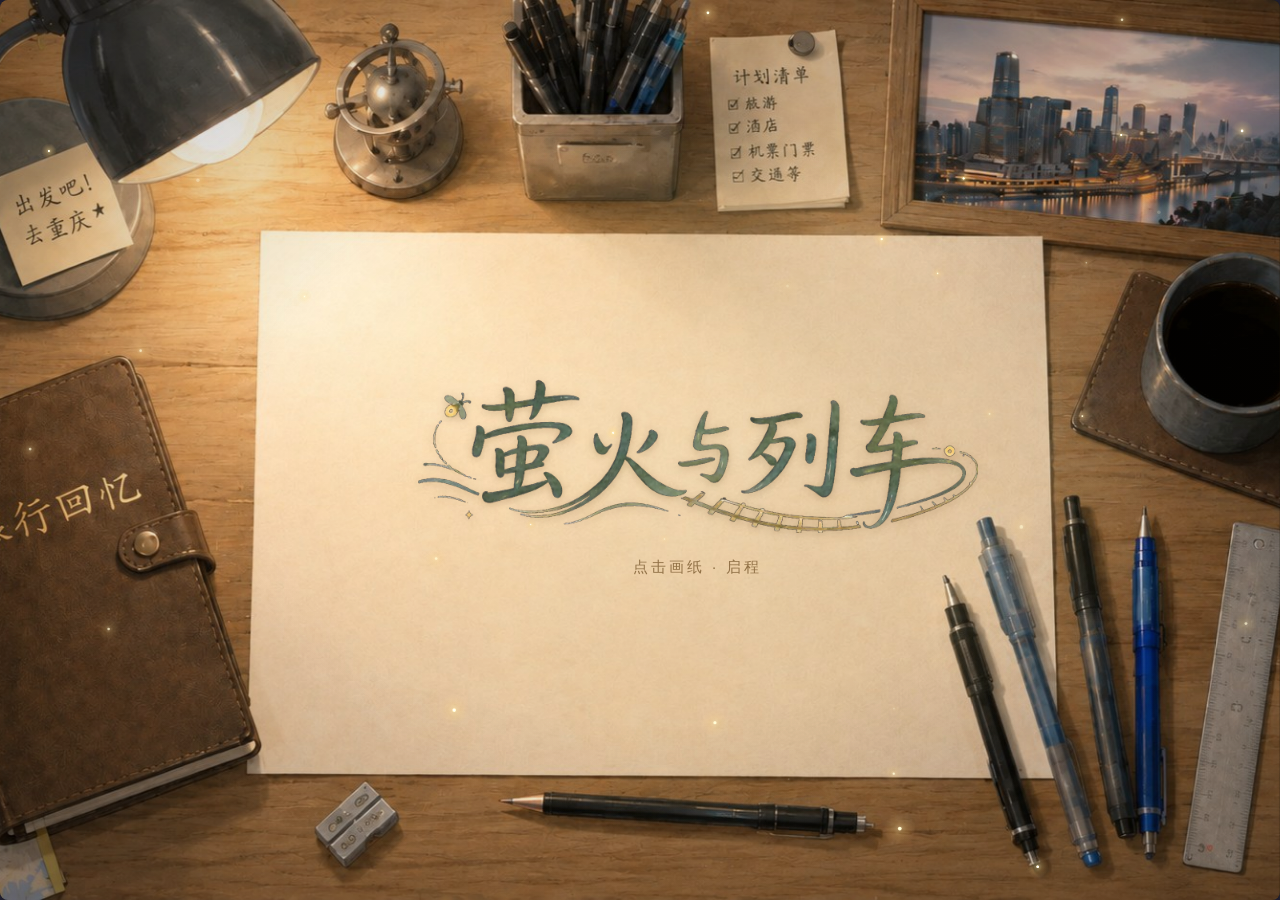
==== commit b3469f1c: "回退折纸穿越/折痕铺路新机制，恢复纯折叠主玩法 - 删除 js/crease.js、js/travel.js 两套实验机制引擎 - 清理 game.js/ui.js/levels.js 中所有 cre" ====
--- a/index.html
+++ b/index.html
@@ -24,7 +24,6 @@
                     <p class="paper-hint">点击画纸 · 启程</p>
                 </div>
                 <div class="desk-notebook" id="desk-notebook" role="button" tabindex="0" aria-label="旅行回忆 · 旅途纪念册" title="旅行回忆"></div>
-                <button id="btn-crease-demo" class="crease-demo-btn" title="试玩折痕铺路新机制">🧪 新机制</button>
             </div>
             <div id="story-screen" class="screen">
                 <div class="story-box">
@@ -118,7 +117,7 @@
     <script src="js/grid.js"></script>
     <script src="js/fold.js"></script>
     <script src="js/player.js"></script>
-    <script src="js/crease.js"></script>
+
     <script src="js/audio.js"></script>
     <script src="js/particles.js"></script>
     <script src="js/effects.js"></script>
--- a/css/style.css
+++ b/css/style.css
@@ -1672,30 +1672,6 @@
     100% { transform: scale(3.4);  filter: brightness(1.7)  blur(7px); opacity: 0.4; }
 }
 
-/* 折痕铺路新机制 · 临时试玩入口（右上角小药瓶按钮） */
-#menu-screen.desk-mode .crease-demo-btn {
-    position: absolute;
-    top: 4%;
-    right: 3%;
-    z-index: 5;
-    padding: 8px 14px;
-    font-size: 14px;
-    font-family: inherit;
-    color: #5a3d12;
-    background: rgba(255, 244, 210, 0.92);
-    border: 1.5px solid rgba(180, 130, 60, 0.6);
-    border-radius: 20px;
-    cursor: pointer;
-    box-shadow: 0 2px 8px rgba(60, 40, 15, 0.25);
-    transition: transform 0.2s ease, box-shadow 0.2s ease, background 0.2s ease;
-    -webkit-tap-highlight-color: transparent;
-}
-#menu-screen.desk-mode .crease-demo-btn:hover {
-    transform: translateY(-1px) scale(1.04);
-    background: rgba(255, 250, 230, 1);
-    box-shadow: 0 4px 14px rgba(255, 200, 90, 0.5);
-}
-
 /* 收集室页面 */
 #collection-screen {
     background: radial-gradient(ellipse at 50% 30%, #14233f 0%, #0a1628 70%);
@@ -1786,23 +1762,28 @@
     60%, 100% { transform: rotate(-90deg); }
 }
 
-/* 触摸设备 + 竖屏：显示旋转提示，挡住游戏 */
+/* 触摸设备竖屏：把整个游戏旋转 90° 横向显示。
+   用户把手机横过来后画面即为正向，铺满屏幕。微信等锁竖屏的内置浏览器也适用。
+   #game-container 旋转后宽高互换：宽=视口高，高=视口宽。 */
 @media (orientation: portrait) and (pointer: coarse) {
-    #rotate-prompt { display: flex; }
-}
-
-/* 虚拟方向键：默认隐藏，仅触摸设备 + 折痕模式显示 */
+    #rotate-prompt { display: none; }   /* 不再用遮挡提示，改为自动旋转 */
+    body { overflow: hidden; }
+    #game-container {
+        position: fixed;
+        top: 50%;
+        left: 50%;
+        width: 100vh;
+        height: 100vw;
+        max-width: 100vh;
+        max-height: 100vw;
+        transform: translate(-50%, -50%) rotate(90deg);
+        transform-origin: center center;
+        border-radius: 0;
+    }
+}
+
+/* 虚拟方向键：主玩法（折叠+自动寻路）不使用，恒隐藏 */
 #dpad { display: none; }
-body.touch-device #game-screen.crease-active #dpad {
-    display: block;
-    position: absolute;
-    right: 3%;
-    bottom: 5%;
-    width: 144px;
-    height: 144px;
-    z-index: 40;
-    touch-action: none;
-}
 .dpad-btn {
     position: absolute;
     width: 46px;
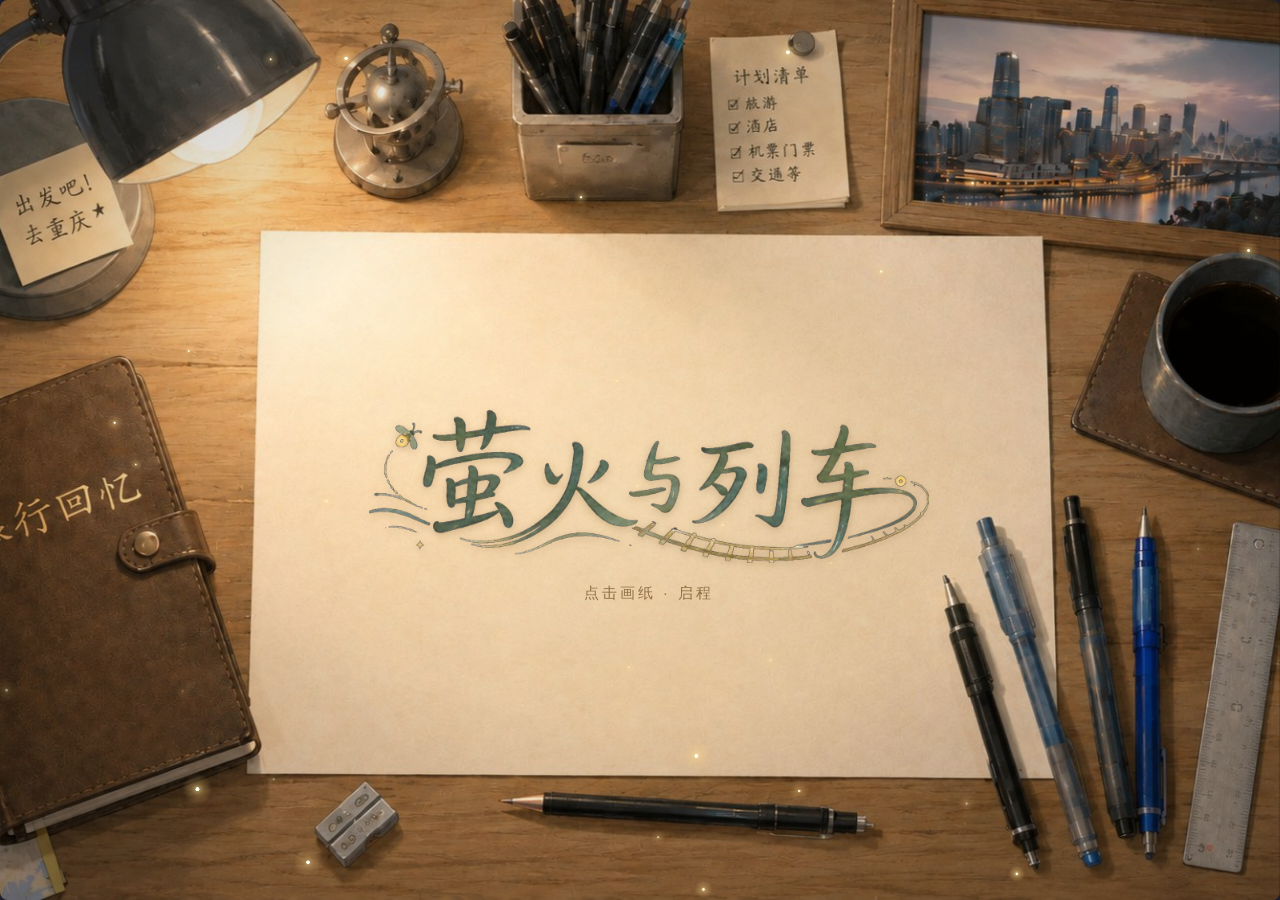
==== commit 153fae98: "fix: mobile portrait shake collapses screen; keep rotate base + cache-bust css" ====
--- a/index.html
+++ b/index.html
@@ -5,7 +5,7 @@
     <meta name="viewport" content="width=device-width, initial-scale=1.0">
     <title>萤火与列车 - 折纸解谜</title>
     <link rel="icon" href="data:image/svg+xml,%3Csvg xmlns='http://www.w3.org/2000/svg' viewBox='0 0 32 32'%3E%3Crect width='32' height='32' fill='%230a1628'/%3E%3Ccircle cx='16' cy='16' r='4' fill='%23a8e6cf'/%3E%3Ccircle cx='16' cy='16' r='8' fill='none' stroke='%23a8e6cf' stroke-opacity='0.4'/%3E%3C/svg%3E">
-    <link rel="stylesheet" href="css/style.css">
+    <link rel="stylesheet" href="css/style.css?v=20260604">
 </head>
 <body>
     <div id="rotate-prompt">
--- a/css/style.css
+++ b/css/style.css
@@ -37,6 +37,16 @@
     40% { transform: translateX(4px); }
     60% { transform: translateX(-2px); }
     80% { transform: translateX(2px); }
+}
+
+/* 竖屏专用晃动：保留 translate(-50%,-50%) rotate(90deg) 基底，
+   否则 animation 的 transform 会整体覆盖旋转，导致画面瞬间挤成一条再弹回。 */
+@keyframes shake-portrait {
+    0%, 100% { transform: translate(-50%, -50%)            rotate(90deg); }
+    20% { transform: translate(calc(-50% - 4px), -50%)     rotate(90deg); }
+    40% { transform: translate(calc(-50% + 4px), -50%)     rotate(90deg); }
+    60% { transform: translate(calc(-50% - 2px), -50%)     rotate(90deg); }
+    80% { transform: translate(calc(-50% + 2px), -50%)     rotate(90deg); }
 }
 
 #game-canvas {
@@ -1780,6 +1790,10 @@
         transform-origin: center center;
         border-radius: 0;
     }
+    /* 竖屏下用保留旋转基底的晃动，避免 shake 覆盖 rotate(90deg) 把画面挤成一条 */
+    #game-container.shake {
+        animation: shake-portrait 0.3s ease-out;
+    }
 }
 
 /* 虚拟方向键：主玩法（折叠+自动寻路）不使用，恒隐藏 */
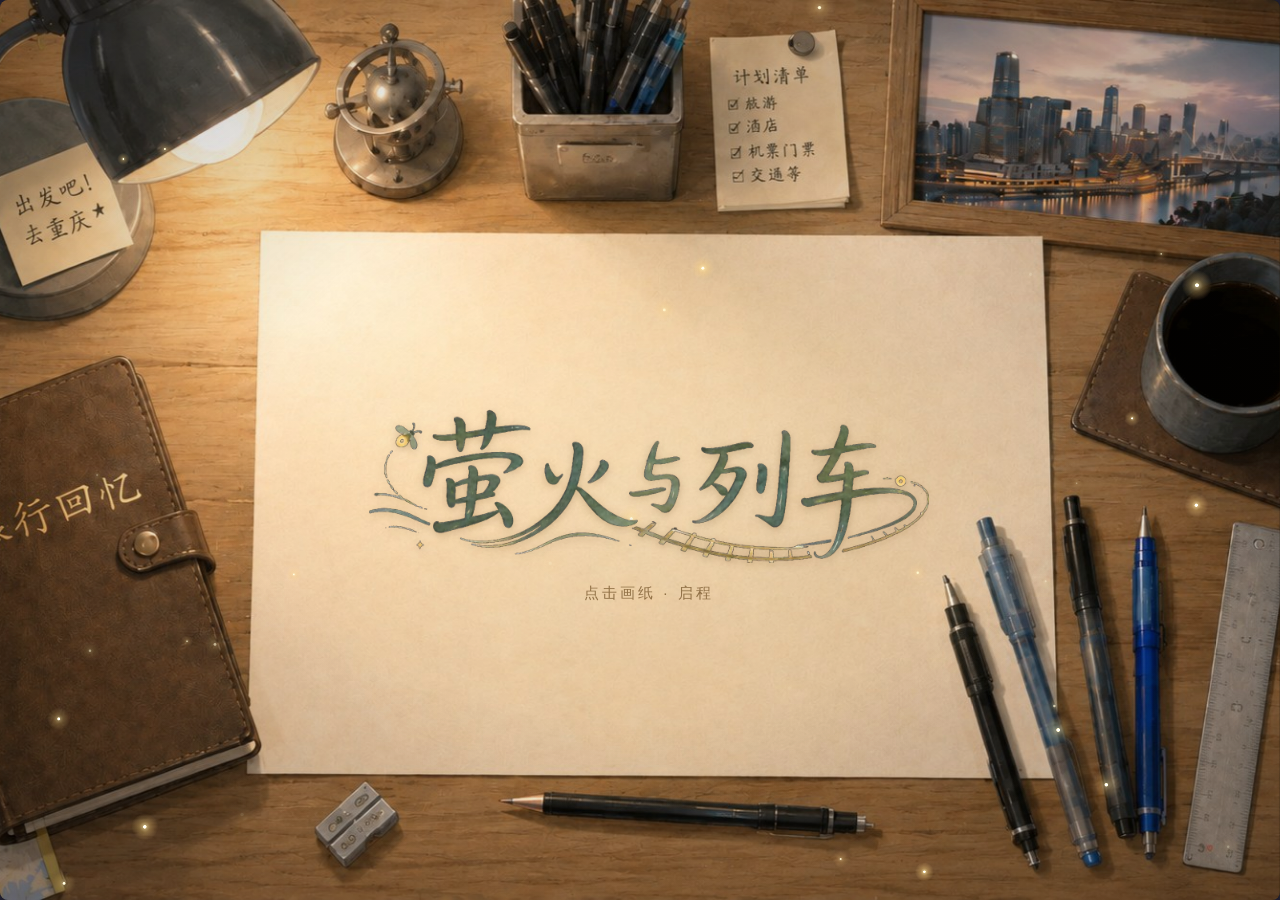
==== commit 8c54ee7d: "feat: show all locked levels in chapter select (grayed, not hidden); bump css cache version" ====
--- a/index.html
+++ b/index.html
@@ -5,7 +5,7 @@
     <meta name="viewport" content="width=device-width, initial-scale=1.0">
     <title>萤火与列车 - 折纸解谜</title>
     <link rel="icon" href="data:image/svg+xml,%3Csvg xmlns='http://www.w3.org/2000/svg' viewBox='0 0 32 32'%3E%3Crect width='32' height='32' fill='%230a1628'/%3E%3Ccircle cx='16' cy='16' r='4' fill='%23a8e6cf'/%3E%3Ccircle cx='16' cy='16' r='8' fill='none' stroke='%23a8e6cf' stroke-opacity='0.4'/%3E%3C/svg%3E">
-    <link rel="stylesheet" href="css/style.css?v=20260604">
+    <link rel="stylesheet" href="css/style.css?v=20260604b">
 </head>
 <body>
     <div id="rotate-prompt">
--- a/css/style.css
+++ b/css/style.css
@@ -1188,8 +1188,8 @@
     }
 }
 
-/* 章节锁定时不显示 ticket-row（保留站台牌灰显） */
-.train-mode .platform-sign.locked + .ticket-row { display: none; }
+/* 锁定章节的关卡也全部显示，仅灰显锁定不可点（不再整排隐藏）。
+   锁定票样式见 .train-mode .train-ticket.locked，点击事件只绑在解锁票上。 */
 
 /* 首次进选关屏：第一张可玩票引导脉冲 + ↓ 提示 */
 .train-mode .train-ticket.first-time-hint {
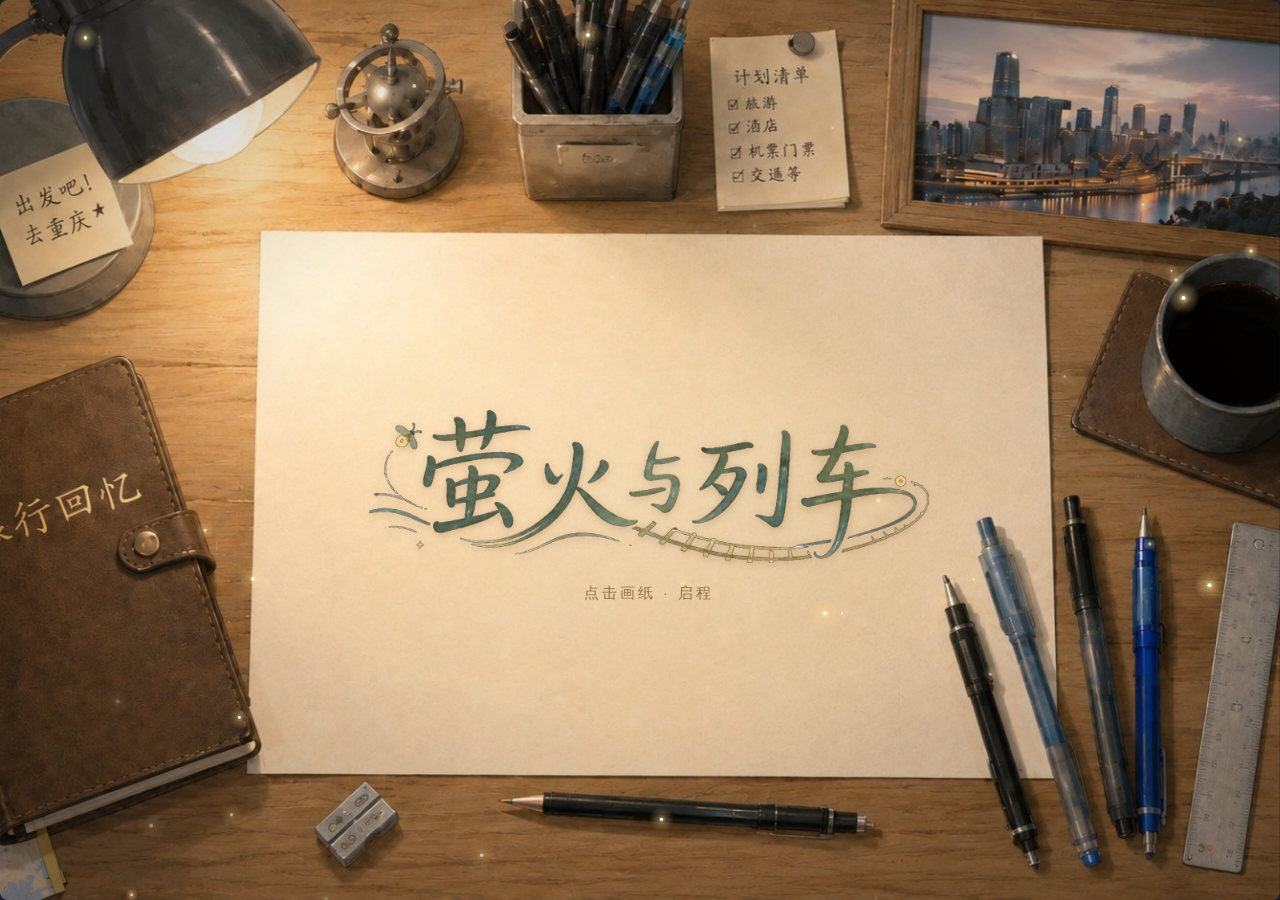
==== commit b7638c40: "feat: mobile fold via direction buttons (select line then tap arrow)" ====
--- a/index.html
+++ b/index.html
@@ -5,7 +5,7 @@
     <meta name="viewport" content="width=device-width, initial-scale=1.0">
     <title>萤火与列车 - 折纸解谜</title>
     <link rel="icon" href="data:image/svg+xml,%3Csvg xmlns='http://www.w3.org/2000/svg' viewBox='0 0 32 32'%3E%3Crect width='32' height='32' fill='%230a1628'/%3E%3Ccircle cx='16' cy='16' r='4' fill='%23a8e6cf'/%3E%3Ccircle cx='16' cy='16' r='8' fill='none' stroke='%23a8e6cf' stroke-opacity='0.4'/%3E%3C/svg%3E">
-    <link rel="stylesheet" href="css/style.css?v=20260604b">
+    <link rel="stylesheet" href="css/style.css?v=20260604c">
 </head>
 <body>
     <div id="rotate-prompt">
@@ -46,6 +46,13 @@
                     </div>
                 </div>
                 <div id="fold-indicator"></div>
+                <div id="fold-dir-panel" aria-hidden="true">
+                    <span class="fold-dir-tip">选好方向</span>
+                    <button class="fold-dir-btn fold-dir-up"    data-side="top"    aria-label="向上折">▲</button>
+                    <button class="fold-dir-btn fold-dir-down"  data-side="bottom" aria-label="向下折">▼</button>
+                    <button class="fold-dir-btn fold-dir-left"  data-side="left"   aria-label="向左折">◀</button>
+                    <button class="fold-dir-btn fold-dir-right" data-side="right"  aria-label="向右折">▶</button>
+                </div>
                 <div id="tutorial-overlay">
                     <div class="tutorial-box">
                         <div class="tutorial-header">
@@ -121,7 +128,7 @@
     <script src="js/audio.js"></script>
     <script src="js/particles.js"></script>
     <script src="js/effects.js"></script>
-    <script src="js/ui.js"></script>
-    <script src="js/game.js"></script>
+    <script src="js/ui.js?v=20260604c"></script>
+    <script src="js/game.js?v=20260604c"></script>
 </body>
 </html>
--- a/css/style.css
+++ b/css/style.css
@@ -1822,4 +1822,66 @@
 .dpad-right { top: 49px; right: 0; }
 .dpad-down  { bottom: 0; left: 49px; }
 
-
+/* ── 移动端折叠方向面板 ──
+   触摸设备：第一次点折线只选中（橙色虚线高亮），随后在画面右侧弹出方向图标，
+   点方向图标才真正折叠。选竖线 → 亮左/右；选横线 → 亮上/下。
+   桌面端恒隐藏（桌面用 hover 预览 + 单击直接折）。 */
+#fold-dir-panel {
+    display: none;   /* 默认隐藏；.touch-device 且 .visible 时显示 */
+    position: absolute;
+    top: 50%;
+    right: 4%;
+    transform: translateY(-50%);
+    width: 168px;
+    height: 168px;
+    pointer-events: none;   /* 容器不挡触摸，只有按钮接收 */
+    z-index: 40;
+}
+.touch-device #fold-dir-panel.visible {
+    display: block;
+}
+.fold-dir-tip {
+    position: absolute;
+    top: 50%;
+    left: 50%;
+    transform: translate(-50%, -50%);
+    font-size: 12px;
+    color: rgba(255, 224, 150, 0.85);
+    text-shadow: 0 1px 3px rgba(0, 0, 0, 0.6);
+    white-space: nowrap;
+    pointer-events: none;
+}
+.fold-dir-btn {
+    position: absolute;
+    width: 64px;
+    height: 64px;
+    border-radius: 16px;
+    border: 2px solid rgba(255, 224, 150, 0.85);
+    background: rgba(244, 234, 208, 0.92);
+    color: #3d2817;
+    font-size: 26px;
+    display: none;   /* 仅当前折线类型对应的一对方向显示 */
+    align-items: center;
+    justify-content: center;
+    cursor: pointer;
+    pointer-events: auto;
+    -webkit-tap-highlight-color: transparent;
+    user-select: none;
+    box-shadow: 0 3px 12px rgba(0, 0, 0, 0.4);
+    transition: background 0.1s ease, transform 0.1s ease;
+}
+.fold-dir-btn:active {
+    background: rgba(255, 215, 130, 0.95);
+    transform: scale(0.9);
+}
+.fold-dir-up    { top: 0;    left: 52px; }
+.fold-dir-down  { bottom: 0; left: 52px; }
+.fold-dir-left  { top: 52px; left: 0; }
+.fold-dir-right { top: 52px; right: 0; }
+/* 按折线类型只显示一对方向（JS 切换 panel 上的 vertical / horizontal 类） */
+#fold-dir-panel.vertical   .fold-dir-left,
+#fold-dir-panel.vertical   .fold-dir-right { display: flex; }
+#fold-dir-panel.horizontal .fold-dir-up,
+#fold-dir-panel.horizontal .fold-dir-down  { display: flex; }
+
+
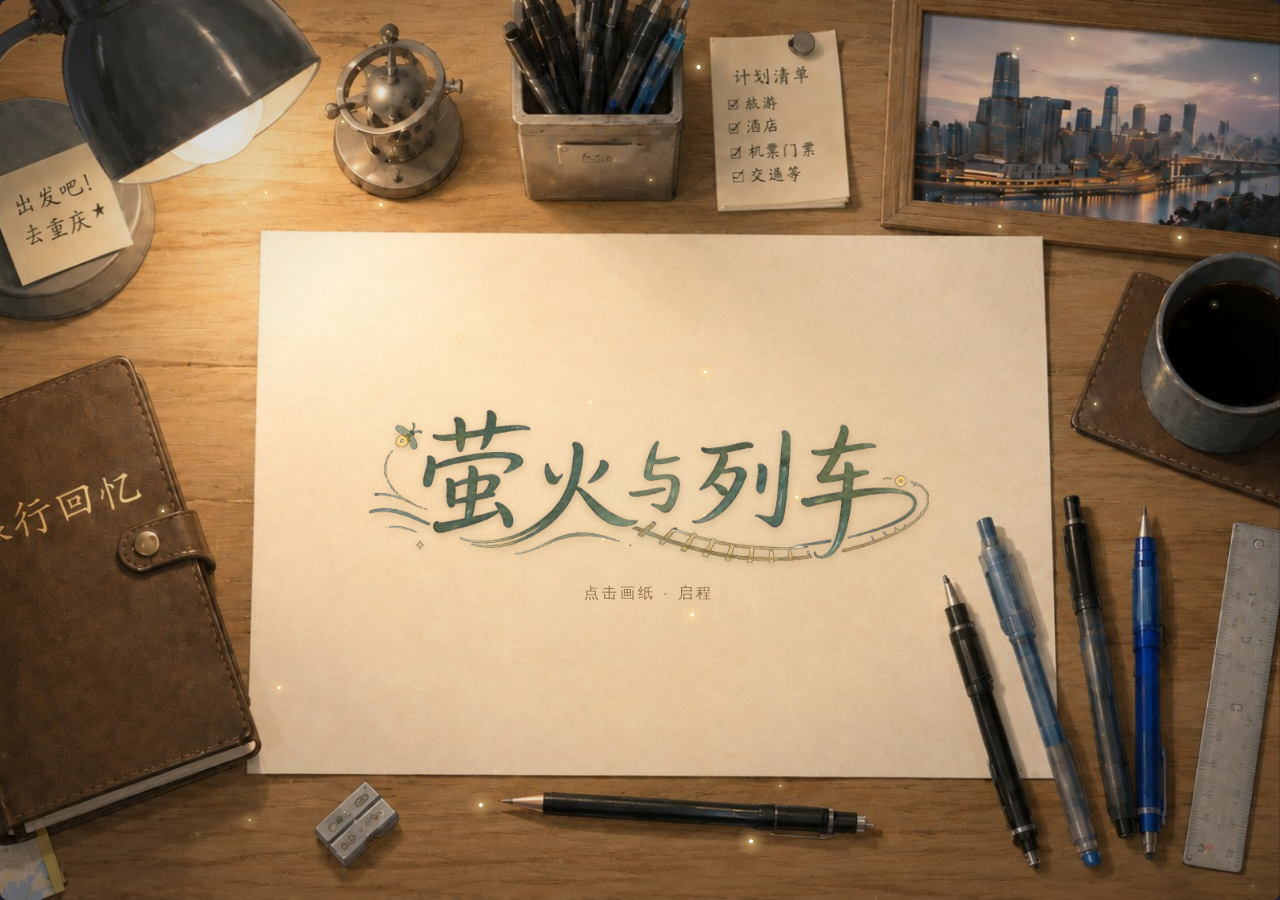
==== commit 88a66158: "fix: restore back-side preview + correct fold direction (arrow=fold motion, two-tap confirm)" ====
--- a/index.html
+++ b/index.html
@@ -5,7 +5,7 @@
     <meta name="viewport" content="width=device-width, initial-scale=1.0">
     <title>萤火与列车 - 折纸解谜</title>
     <link rel="icon" href="data:image/svg+xml,%3Csvg xmlns='http://www.w3.org/2000/svg' viewBox='0 0 32 32'%3E%3Crect width='32' height='32' fill='%230a1628'/%3E%3Ccircle cx='16' cy='16' r='4' fill='%23a8e6cf'/%3E%3Ccircle cx='16' cy='16' r='8' fill='none' stroke='%23a8e6cf' stroke-opacity='0.4'/%3E%3C/svg%3E">
-    <link rel="stylesheet" href="css/style.css?v=20260604c">
+    <link rel="stylesheet" href="css/style.css?v=20260604d">
 </head>
 <body>
     <div id="rotate-prompt">
@@ -48,10 +48,10 @@
                 <div id="fold-indicator"></div>
                 <div id="fold-dir-panel" aria-hidden="true">
                     <span class="fold-dir-tip">选好方向</span>
-                    <button class="fold-dir-btn fold-dir-up"    data-side="top"    aria-label="向上折">▲</button>
-                    <button class="fold-dir-btn fold-dir-down"  data-side="bottom" aria-label="向下折">▼</button>
-                    <button class="fold-dir-btn fold-dir-left"  data-side="left"   aria-label="向左折">◀</button>
-                    <button class="fold-dir-btn fold-dir-right" data-side="right"  aria-label="向右折">▶</button>
+                    <button class="fold-dir-btn fold-dir-up"    data-dir="up"    aria-label="向上折">▲</button>
+                    <button class="fold-dir-btn fold-dir-down"  data-dir="down"  aria-label="向下折">▼</button>
+                    <button class="fold-dir-btn fold-dir-left"  data-dir="left"  aria-label="向左折">◀</button>
+                    <button class="fold-dir-btn fold-dir-right" data-dir="right" aria-label="向右折">▶</button>
                 </div>
                 <div id="tutorial-overlay">
                     <div class="tutorial-box">
@@ -128,7 +128,7 @@
     <script src="js/audio.js"></script>
     <script src="js/particles.js"></script>
     <script src="js/effects.js"></script>
-    <script src="js/ui.js?v=20260604c"></script>
-    <script src="js/game.js?v=20260604c"></script>
+    <script src="js/ui.js?v=20260604d"></script>
+    <script src="js/game.js?v=20260604d"></script>
 </body>
 </html>
--- a/css/style.css
+++ b/css/style.css
@@ -1874,6 +1874,18 @@
     background: rgba(255, 215, 130, 0.95);
     transform: scale(0.9);
 }
+/* 第一次点中的方向：高亮，提示「再点一次确认」 */
+.fold-dir-btn.selected {
+    background: rgba(255, 200, 90, 0.98);
+    border-color: #b8541a;
+    color: #b8331a;
+    box-shadow: 0 0 0 2px rgba(184, 84, 26, 0.5), 0 3px 12px rgba(0, 0, 0, 0.4);
+    animation: fold-dir-pulse 0.9s ease-in-out infinite;
+}
+@keyframes fold-dir-pulse {
+    0%, 100% { box-shadow: 0 0 0 2px rgba(184, 84, 26, 0.5), 0 3px 12px rgba(0, 0, 0, 0.4); }
+    50%      { box-shadow: 0 0 0 5px rgba(184, 84, 26, 0.25), 0 3px 14px rgba(0, 0, 0, 0.45); }
+}
 .fold-dir-up    { top: 0;    left: 52px; }
 .fold-dir-down  { bottom: 0; left: 52px; }
 .fold-dir-left  { top: 52px; left: 0; }
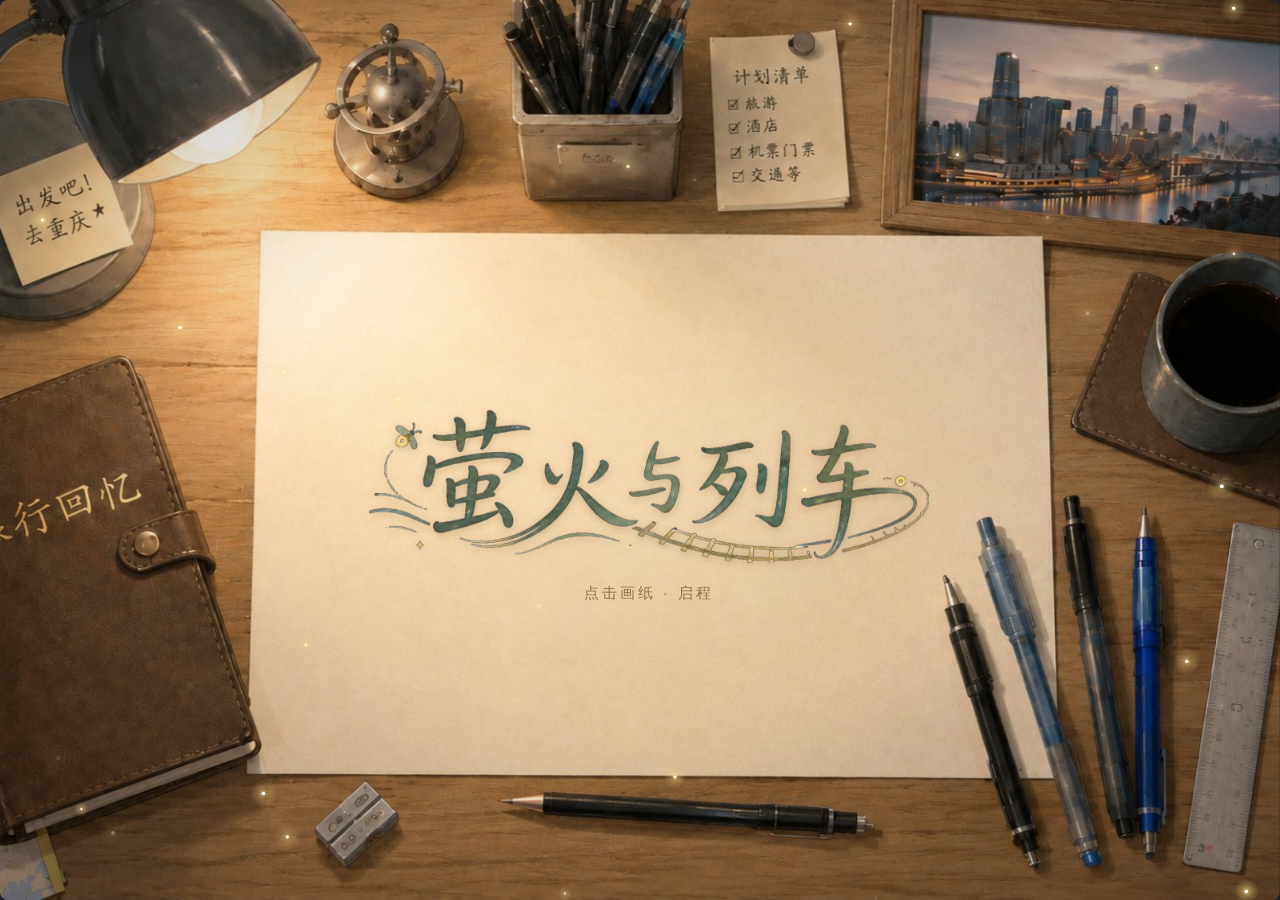
==== commit 26c17e58: "fix: replace HUD/direction glyph icons with SVG+CSS shapes (iOS emoji rendering)" ====
--- a/index.html
+++ b/index.html
@@ -5,7 +5,7 @@
     <meta name="viewport" content="width=device-width, initial-scale=1.0">
     <title>萤火与列车 - 折纸解谜</title>
     <link rel="icon" href="data:image/svg+xml,%3Csvg xmlns='http://www.w3.org/2000/svg' viewBox='0 0 32 32'%3E%3Crect width='32' height='32' fill='%230a1628'/%3E%3Ccircle cx='16' cy='16' r='4' fill='%23a8e6cf'/%3E%3Ccircle cx='16' cy='16' r='8' fill='none' stroke='%23a8e6cf' stroke-opacity='0.4'/%3E%3C/svg%3E">
-    <link rel="stylesheet" href="css/style.css?v=20260604d">
+    <link rel="stylesheet" href="css/style.css?v=20260604e">
 </head>
 <body>
     <div id="rotate-prompt">
@@ -38,20 +38,42 @@
                     <span id="hud-memento"></span>
                     <span id="hud-level"></span>
                     <div id="hud-buttons">
-                        <button id="btn-mute" class="hud-btn" title="静音">♪</button>
-                        <button id="btn-undo" class="hud-btn" title="撤销">↩</button>
-                        <button id="btn-reset" class="hud-btn" title="重置">↺</button>
-                        <button id="btn-hint" class="hud-btn" title="教程">?</button>
-                        <button id="btn-exit" class="hud-btn" title="退出到主菜单">✕</button>
+                        <button id="btn-mute" class="hud-btn" title="静音" aria-label="静音">
+                            <svg class="hud-ico" viewBox="0 0 24 24" aria-hidden="true">
+                                <path class="snd-body" d="M4 9.5h3L11.5 6v12L7 14.5H4z"/>
+                                <path class="snd-wave" d="M14.6 9.2a4 4 0 0 1 0 5.6"/>
+                                <path class="snd-wave" d="M17 7a7 7 0 0 1 0 10"/>
+                                <line class="snd-slash" x1="4" y1="4" x2="20" y2="20"/>
+                            </svg>
+                        </button>
+                        <button id="btn-undo" class="hud-btn" title="撤销" aria-label="撤销">
+                            <svg class="hud-ico" viewBox="0 0 24 24" aria-hidden="true">
+                                <path d="M9 7L4 12l5 5"/>
+                                <path d="M4 12h10a5 5 0 0 1 5 5v1"/>
+                            </svg>
+                        </button>
+                        <button id="btn-reset" class="hud-btn" title="重置" aria-label="重置">
+                            <svg class="hud-ico" viewBox="0 0 24 24" aria-hidden="true">
+                                <path d="M19.5 12a7.5 7.5 0 1 1-2.2-5.3"/>
+                                <path d="M19.5 4v4h-4"/>
+                            </svg>
+                        </button>
+                        <button id="btn-hint" class="hud-btn hud-btn-text" title="教程" aria-label="教程">?</button>
+                        <button id="btn-exit" class="hud-btn" title="退出到主菜单" aria-label="退出到主菜单">
+                            <svg class="hud-ico" viewBox="0 0 24 24" aria-hidden="true">
+                                <line x1="6" y1="6" x2="18" y2="18"/>
+                                <line x1="18" y1="6" x2="6" y2="18"/>
+                            </svg>
+                        </button>
                     </div>
                 </div>
                 <div id="fold-indicator"></div>
                 <div id="fold-dir-panel" aria-hidden="true">
                     <span class="fold-dir-tip">选好方向</span>
-                    <button class="fold-dir-btn fold-dir-up"    data-dir="up"    aria-label="向上折">▲</button>
-                    <button class="fold-dir-btn fold-dir-down"  data-dir="down"  aria-label="向下折">▼</button>
-                    <button class="fold-dir-btn fold-dir-left"  data-dir="left"  aria-label="向左折">◀</button>
-                    <button class="fold-dir-btn fold-dir-right" data-dir="right" aria-label="向右折">▶</button>
+                    <button class="fold-dir-btn fold-dir-up"    data-dir="up"    aria-label="向上折"></button>
+                    <button class="fold-dir-btn fold-dir-down"  data-dir="down"  aria-label="向下折"></button>
+                    <button class="fold-dir-btn fold-dir-left"  data-dir="left"  aria-label="向左折"></button>
+                    <button class="fold-dir-btn fold-dir-right" data-dir="right" aria-label="向右折"></button>
                 </div>
                 <div id="tutorial-overlay">
                     <div class="tutorial-box">
@@ -120,7 +142,7 @@
     <script src="js/story.js"></script>
     <script src="js/levels.js"></script>
     <script src="js/collection.js"></script>
-    <script src="js/tutorial.js"></script>
+    <script src="js/tutorial.js?v=20260604e"></script>
     <script src="js/grid.js"></script>
     <script src="js/fold.js"></script>
     <script src="js/player.js"></script>
@@ -128,7 +150,7 @@
     <script src="js/audio.js"></script>
     <script src="js/particles.js"></script>
     <script src="js/effects.js"></script>
-    <script src="js/ui.js?v=20260604d"></script>
-    <script src="js/game.js?v=20260604d"></script>
+    <script src="js/ui.js?v=20260604e"></script>
+    <script src="js/game.js?v=20260604e"></script>
 </body>
 </html>
--- a/css/style.css
+++ b/css/style.css
@@ -345,6 +345,24 @@
 .hud-btn:active {
     transform: scale(0.94);
 }
+
+/* HUD 图标用内联 SVG（线条图标），避免 iOS Safari 把 ♪ ↩ ↺ ✕ 等字符渲染成彩色 emoji
+   导致大小/基线/配色跳变。SVG 用 currentColor 继承按钮文字色，hover/active 自动变色。 */
+.hud-ico {
+    width: 18px;
+    height: 18px;
+    display: block;
+    fill: none;
+    stroke: currentColor;
+    stroke-width: 2;
+    stroke-linecap: round;
+    stroke-linejoin: round;
+}
+.hud-ico .snd-body { fill: currentColor; stroke: currentColor; stroke-width: 1.2; }
+.hud-ico .snd-slash { display: none; }   /* 默认非静音不显示斜杠 */
+#btn-mute.muted .hud-ico .snd-wave { display: none; }
+#btn-mute.muted .hud-ico .snd-slash { display: block; }
+.hud-btn-text { font-size: 17px; line-height: 1; }
 
 /* Fold indicator */
 #fold-indicator {
@@ -1890,6 +1908,18 @@
 .fold-dir-down  { bottom: 0; left: 52px; }
 .fold-dir-left  { top: 52px; left: 0; }
 .fold-dir-right { top: 52px; right: 0; }
+/* 方向箭头用纯 CSS 三角形（border 技巧），不依赖 ▲▼◀▶ 字符，
+   避免 iOS Safari 把它们渲染成 emoji。三角用 currentColor，选中态自动跟随变色。 */
+.fold-dir-btn::before {
+    content: "";
+    width: 0;
+    height: 0;
+    border: 11px solid transparent;
+}
+.fold-dir-up::before    { border-bottom-color: currentColor; margin-top: -6px; }
+.fold-dir-down::before  { border-top-color: currentColor;    margin-bottom: -6px; }
+.fold-dir-left::before  { border-right-color: currentColor;  margin-left: -6px; }
+.fold-dir-right::before { border-left-color: currentColor;   margin-right: -6px; }
 /* 按折线类型只显示一对方向（JS 切换 panel 上的 vertical / horizontal 类） */
 #fold-dir-panel.vertical   .fold-dir-left,
 #fold-dir-panel.vertical   .fold-dir-right { display: flex; }
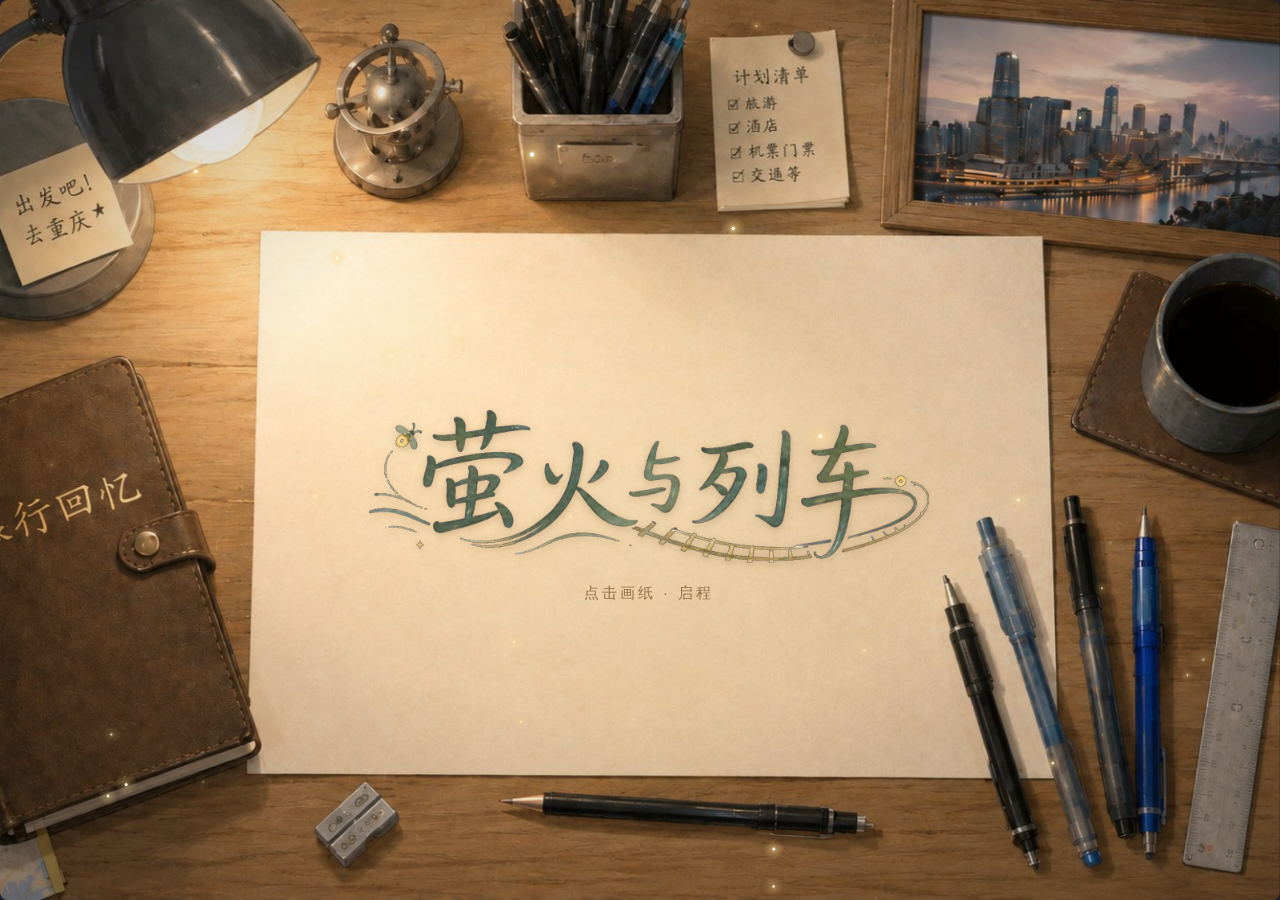
==== commit f2383a25: "feat: stronger selected fold-line highlight on touch (glow + bright line + marching ants)" ====
--- a/index.html
+++ b/index.html
@@ -144,7 +144,7 @@
     <script src="js/collection.js"></script>
     <script src="js/tutorial.js?v=20260604e"></script>
     <script src="js/grid.js"></script>
-    <script src="js/fold.js"></script>
+    <script src="js/fold.js?v=20260604e"></script>
     <script src="js/player.js"></script>
 
     <script src="js/audio.js"></script>
